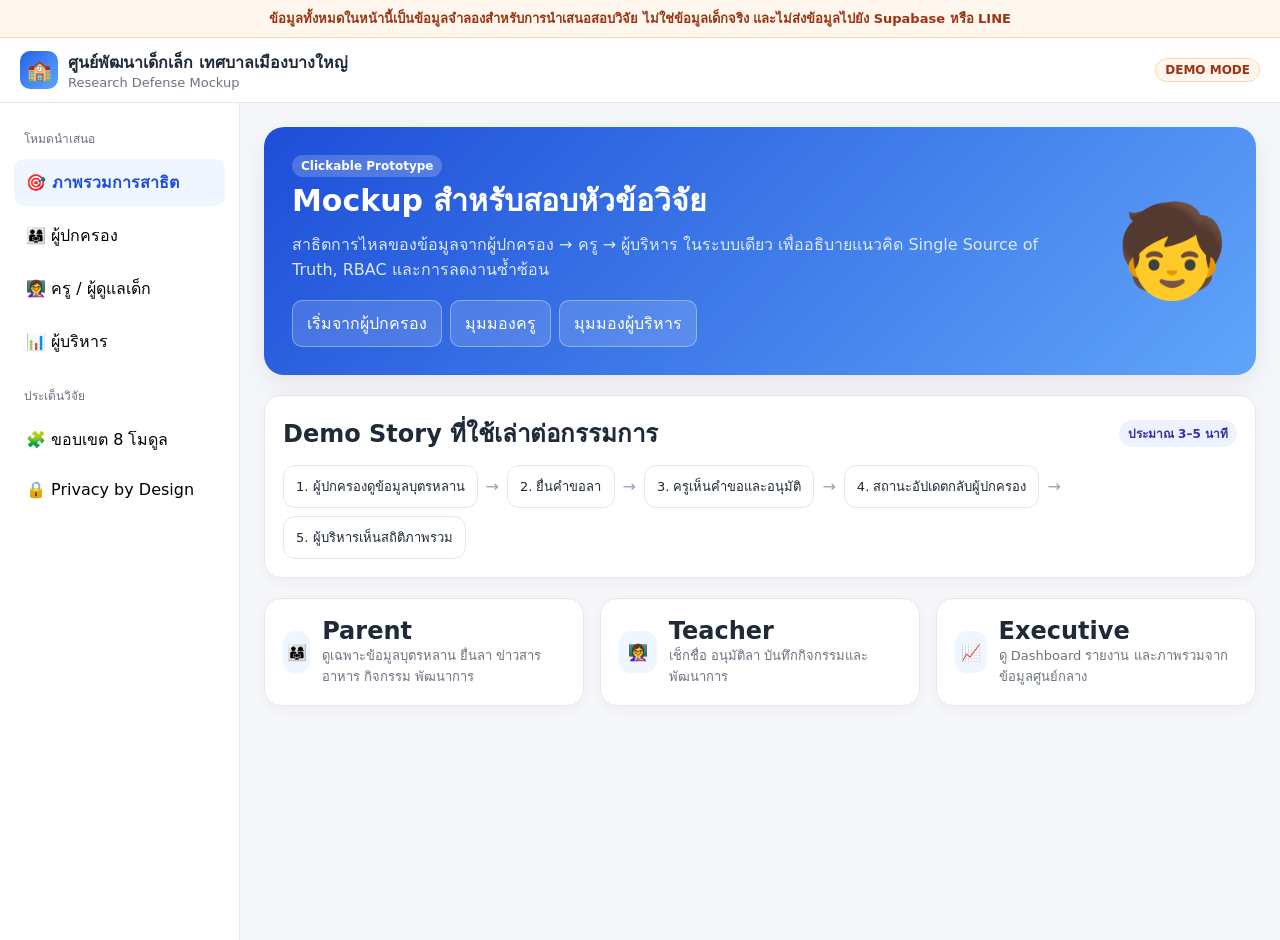
==== research-demo.html @ df56e0e0 "Add research defense interactive mockup" ====
<!DOCTYPE html>
<html lang="th">
<head>
  <meta charset="UTF-8">
  <meta name="viewport" content="width=device-width, initial-scale=1.0">
  <title>Research Defense Mockup | Bang Yai Child Center</title>
  <style>
    :root{--bg:#f6f7fb;--surface:#fff;--text:#1f2937;--muted:#6b7280;--line:#e5e7eb;--blue:#2563eb;--green:#059669;--amber:#d97706;--red:#dc2626;--violet:#7c3aed;--shadow:0 10px 30px rgba(15,23,42,.08)}
    *{box-sizing:border-box} body{margin:0;font-family:Inter,"Noto Sans Thai",system-ui,-apple-system,sans-serif;background:var(--bg);color:var(--text)}
    button,input,select,textarea{font:inherit}.app{min-height:100vh}.topbar{position:sticky;top:0;z-index:20;background:#fff;border-bottom:1px solid var(--line);display:flex;justify-content:space-between;align-items:center;padding:12px 20px}.brand{display:flex;gap:10px;align-items:center}.logo{width:38px;height:38px;border-radius:10px;background:linear-gradient(135deg,#2563eb,#60a5fa);display:grid;place-items:center;color:#fff;font-size:20px}.badge{display:inline-flex;align-items:center;padding:4px 9px;border-radius:999px;font-size:12px;font-weight:700;background:#eef2ff;color:#3730a3}.demo-badge{background:#fff7ed;color:#9a3412;border:1px solid #fed7aa}.layout{display:grid;grid-template-columns:240px 1fr;min-height:calc(100vh - 63px)}.sidebar{background:#fff;border-right:1px solid var(--line);padding:18px 14px}.nav-title{font-size:12px;color:var(--muted);margin:8px 10px}.nav-btn{width:100%;border:0;background:transparent;text-align:left;padding:11px 12px;border-radius:10px;cursor:pointer;margin:3px 0}.nav-btn:hover,.nav-btn.active{background:#eff6ff;color:#1d4ed8;font-weight:700}.main{padding:24px;max-width:1400px;width:100%;margin:0 auto}.hero{background:linear-gradient(135deg,#1d4ed8,#60a5fa);color:#fff;padding:28px;border-radius:20px;box-shadow:var(--shadow);display:flex;justify-content:space-between;gap:20px;align-items:center}.hero h1{margin:0 0 8px;font-size:30px}.hero p{margin:0;color:#dbeafe;max-width:760px}.role-switch{display:flex;gap:8px;flex-wrap:wrap;margin-top:18px}.role-btn{border:1px solid rgba(255,255,255,.35);background:rgba(255,255,255,.14);color:#fff;padding:10px 14px;border-radius:10px;cursor:pointer}.role-btn.active{background:#fff;color:#1d4ed8;font-weight:800}.grid{display:grid;gap:16px}.grid-4{grid-template-columns:repeat(4,minmax(0,1fr))}.grid-3{grid-template-columns:repeat(3,minmax(0,1fr))}.grid-2{grid-template-columns:repeat(2,minmax(0,1fr))}.card{background:#fff;border:1px solid var(--line);border-radius:16px;padding:18px;box-shadow:0 4px 16px rgba(15,23,42,.04)}.section{margin-top:20px}.section-head{display:flex;justify-content:space-between;align-items:center;gap:12px;margin-bottom:12px}.section h2,.section h3{margin:0}.kpi{display:flex;gap:12px;align-items:center}.kpi-icon{width:42px;height:42px;border-radius:12px;display:grid;place-items:center;background:#eff6ff}.kpi strong{display:block;font-size:24px}.muted{color:var(--muted);font-size:13px}.btn{border:0;border-radius:10px;padding:10px 14px;cursor:pointer;font-weight:700}.btn-primary{background:var(--blue);color:white}.btn-success{background:var(--green);color:white}.btn-danger{background:var(--red);color:white}.btn-secondary{background:#f3f4f6;color:#374151}.btn-outline{background:white;border:1px solid var(--line)}.status{padding:4px 9px;border-radius:999px;font-size:12px;font-weight:800;display:inline-block}.pending{background:#fef3c7;color:#92400e}.approved{background:#d1fae5;color:#065f46}.rejected{background:#fee2e2;color:#991b1b}.present{background:#dcfce7;color:#166534}.absent{background:#fee2e2;color:#991b1b}.table-wrap{overflow:auto}.table{width:100%;border-collapse:collapse}.table th,.table td{padding:12px;border-bottom:1px solid var(--line);text-align:left;white-space:nowrap}.table th{font-size:12px;color:var(--muted);background:#f9fafb}.tabs{display:flex;gap:8px;flex-wrap:wrap;margin-bottom:14px}.tab{border:1px solid var(--line);background:#fff;border-radius:10px;padding:9px 12px;cursor:pointer}.tab.active{background:#eff6ff;color:#1d4ed8;border-color:#bfdbfe;font-weight:800}.form-grid{display:grid;grid-template-columns:repeat(2,minmax(0,1fr));gap:12px}.field label{display:block;font-size:13px;font-weight:700;margin-bottom:6px}.field input,.field select,.field textarea{width:100%;border:1px solid #d1d5db;border-radius:10px;padding:10px;background:#fff}.notice{background:#fffbeb;border:1px solid #fde68a;border-radius:12px;padding:12px;color:#92400e}.flow{display:flex;gap:8px;align-items:center;flex-wrap:wrap}.flow-step{background:#fff;border:1px solid var(--line);padding:10px 12px;border-radius:12px;font-size:13px}.arrow{color:#94a3b8}.screen{display:none}.screen.active{display:block}.bar{height:10px;background:#e5e7eb;border-radius:999px;overflow:hidden}.bar>span{display:block;height:100%;background:#2563eb}.chart{height:180px;display:flex;align-items:end;gap:10px;padding-top:20px}.chart-col{flex:1;display:flex;flex-direction:column;align-items:center;gap:6px}.chart-bar{width:70%;background:linear-gradient(#60a5fa,#2563eb);border-radius:8px 8px 2px 2px}.mini{font-size:12px;color:var(--muted)}.empty{padding:28px;text-align:center;color:var(--muted)}.toast{position:fixed;right:20px;bottom:20px;background:#111827;color:#fff;padding:12px 16px;border-radius:12px;box-shadow:var(--shadow);display:none;z-index:50}.privacy{font-size:12px;color:#64748b;margin-top:8px}.demo-strip{background:#fff7ed;border-bottom:1px solid #fed7aa;padding:8px 20px;text-align:center;color:#9a3412;font-size:13px;font-weight:700}
    @media(max-width:980px){.layout{grid-template-columns:1fr}.sidebar{display:none}.grid-4,.grid-3,.grid-2{grid-template-columns:1fr 1fr}.hero{align-items:flex-start;flex-direction:column}.main{padding:16px}}
    @media(max-width:640px){.grid-4,.grid-3,.grid-2,.form-grid{grid-template-columns:1fr}.topbar{padding:10px 12px}.main{padding:12px}.hero{padding:20px}.hero h1{font-size:24px}.table th,.table td{padding:9px}}
  </style>
</head>
<body>
<div class="app">
  <div class="demo-strip">ข้อมูลทั้งหมดในหน้านี้เป็นข้อมูลจำลองสำหรับการนำเสนอสอบวิจัย ไม่ใช่ข้อมูลเด็กจริง และไม่ส่งข้อมูลไปยัง Supabase หรือ LINE</div>
  <header class="topbar">
    <div class="brand"><div class="logo">🏫</div><div><strong>ศูนย์พัฒนาเด็กเล็ก เทศบาลเมืองบางใหญ่</strong><div class="muted">Research Defense Mockup</div></div></div>
    <span class="badge demo-badge">DEMO MODE</span>
  </header>

  <div class="layout">
    <aside class="sidebar">
      <div class="nav-title">โหมดนำเสนอ</div>
      <button class="nav-btn active" data-nav="overview">🎯 ภาพรวมการสาธิต</button>
      <button class="nav-btn" data-role="PARENT">👨‍👩‍👧 ผู้ปกครอง</button>
      <button class="nav-btn" data-role="TEACHER">👩‍🏫 ครู / ผู้ดูแลเด็ก</button>
      <button class="nav-btn" data-role="EXECUTIVE">📊 ผู้บริหาร</button>
      <div class="nav-title" style="margin-top:18px">ประเด็นวิจัย</div>
      <button class="nav-btn" data-nav="scope">🧩 ขอบเขต 8 โมดูล</button>
      <button class="nav-btn" data-nav="privacy">🔒 Privacy by Design</button>
    </aside>

    <main class="main">
      <section id="overview" class="screen active">
        <div class="hero">
          <div><span class="badge" style="background:rgba(255,255,255,.2);color:white">Clickable Prototype</span><h1>Mockup สำหรับสอบหัวข้อวิจัย</h1><p>สาธิตการไหลของข้อมูลจากผู้ปกครอง → ครู → ผู้บริหาร ในระบบเดียว เพื่ออธิบายแนวคิด Single Source of Truth, RBAC และการลดงานซ้ำซ้อน</p>
            <div class="role-switch"><button class="role-btn" onclick="openRole('PARENT')">เริ่มจากผู้ปกครอง</button><button class="role-btn" onclick="openRole('TEACHER')">มุมมองครู</button><button class="role-btn" onclick="openRole('EXECUTIVE')">มุมมองผู้บริหาร</button></div>
          </div><div style="font-size:90px">🧒</div>
        </div>
        <div class="section card">
          <div class="section-head"><h2>Demo Story ที่ใช้เล่าต่อกรรมการ</h2><span class="badge">ประมาณ 3–5 นาที</span></div>
          <div class="flow"><div class="flow-step">1. ผู้ปกครองดูข้อมูลบุตรหลาน</div><span class="arrow">→</span><div class="flow-step">2. ยื่นคำขอลา</div><span class="arrow">→</span><div class="flow-step">3. ครูเห็นคำขอและอนุมัติ</div><span class="arrow">→</span><div class="flow-step">4. สถานะอัปเดตกลับผู้ปกครอง</div><span class="arrow">→</span><div class="flow-step">5. ผู้บริหารเห็นสถิติภาพรวม</div></div>
        </div>
        <div class="section grid grid-3">
          <div class="card"><div class="kpi"><div class="kpi-icon">👨‍👩‍👧</div><div><strong>Parent</strong><div class="muted">ดูเฉพาะข้อมูลบุตรหลาน ยื่นลา ข่าวสาร อาหาร กิจกรรม พัฒนาการ</div></div></div></div>
          <div class="card"><div class="kpi"><div class="kpi-icon">👩‍🏫</div><div><strong>Teacher</strong><div class="muted">เช็กชื่อ อนุมัติลา บันทึกกิจกรรมและพัฒนาการ</div></div></div></div>
          <div class="card"><div class="kpi"><div class="kpi-icon">📈</div><div><strong>Executive</strong><div class="muted">ดู Dashboard รายงาน และภาพรวมจากข้อมูลศูนย์กลาง</div></div></div></div>
        </div>
      </section>

      <section id="parent" class="screen">
        <div class="hero" style="background:linear-gradient(135deg,#047857,#34d399)"><div><span class="badge" style="background:rgba(255,255,255,.2);color:white">PARENT ROLE</span><h1>ผู้ปกครอง: นายวิทวัส สุขเสริฐ</h1><p>เข้าถึงเฉพาะข้อมูลของ ด.ช. กวินท์ สุขเสริฐ (น้องวิน) ตามหลัก RBAC และ Data Minimization</p></div><div style="font-size:80px">👨‍👦</div></div>
        <div class="section grid grid-4">
          <div class="card kpi"><div class="kpi-icon">✅</div><div><strong id="p-att">มาเรียน</strong><div class="muted">สถานะวันนี้ 08:05 น.</div></div></div>
          <div class="card kpi"><div class="kpi-icon">📝</div><div><strong id="p-leave-count">0</strong><div class="muted">คำขอลาที่รอดำเนินการ</div></div></div>
          <div class="card kpi"><div class="kpi-icon">🍱</div><div><strong style="font-size:16px">ข้าวผัดไก่</strong><div class="muted">เมนูอาหารกลางวัน</div></div></div>
          <div class="card kpi"><div class="kpi-icon">📅</div><div><strong style="font-size:16px">กิจกรรมศิลปะ</strong><div class="muted">กิจกรรมประจำวัน</div></div></div>
        </div>
        <div class="section grid grid-2">
          <div class="card">
            <div class="section-head"><h3>ข้อมูลบุตรหลาน</h3><span class="badge">เฉพาะบุตรหลานของฉัน</span></div>
            <p><strong>ด.ช. กวินท์ สุขเสริฐ (น้องวิน)</strong></p><p class="muted">ห้องลูกหมีน่ารัก • อายุ 2 ขวบ 6 เดือน • ครูประจำชั้น: ครูแก้ว</p>
            <div class="privacy">🔒 หน้านี้ไม่แสดงข้อมูลเด็กคนอื่น เพื่อป้องกัน Cross-account data access</div>
          </div>
          <div class="card"><div class="section-head"><h3>พัฒนาการ 4 ด้าน</h3><span class="badge">ไม่ใช่การวินิจฉัยทางการแพทย์</span></div>
            <div style="display:grid;gap:10px"><div>ร่างกาย <div class="bar"><span style="width:85%"></span></div></div><div>อารมณ์-จิตใจ <div class="bar"><span style="width:80%"></span></div></div><div>สังคม <div class="bar"><span style="width:90%"></span></div></div><div>สติปัญญา <div class="bar"><span style="width:82%"></span></div></div></div>
          </div>
        </div>
        <div class="section card">
          <div class="tabs"><button class="tab active" onclick="parentTab('leave',this)">📝 แจ้งลา</button><button class="tab" onclick="parentTab('history',this)">📋 ประวัติการเข้าเรียน</button><button class="tab" onclick="parentTab('news',this)">📢 ข่าวสาร</button></div>
          <div id="parent-leave-tab">
            <div class="form-grid"><div class="field"><label>ประเภทการลา</label><select id="leave-type"><option>ลาป่วย</option><option>ลากิจ</option></select></div><div class="field"><label>วันที่ลา</label><input id="leave-date" type="date" value="2026-08-18"></div><div class="field" style="grid-column:1/-1"><label>เหตุผล</label><textarea id="leave-reason" rows="3">มีไข้และต้องพักรักษาตัวที่บ้าน</textarea></div></div>
            <div style="margin-top:12px"><button class="btn btn-primary" onclick="submitLeave()">ส่งคำขอลา</button></div>
            <div id="parent-leave-result" style="margin-top:14px"></div>
          </div>
          <div id="parent-history-tab" style="display:none"><div class="table-wrap"><table class="table"><thead><tr><th>วันที่</th><th>สถานะ</th><th>เวลา</th></tr></thead><tbody><tr><td>17 ส.ค. 2569</td><td><span class="status present">มาเรียน</span></td><td>08:05</td></tr><tr><td>14 ส.ค. 2569</td><td><span class="status present">มาเรียน</span></td><td>07:58</td></tr><tr><td>13 ส.ค. 2569</td><td><span class="status approved">ลา</span></td><td>-</td></tr></tbody></table></div></div>
          <div id="parent-news-tab" style="display:none"><div class="notice">📢 แจ้งกิจกรรมวันแม่แห่งชาติ และกำหนดการกิจกรรมประจำเดือนสิงหาคม</div></div>
        </div>
      </section>

      <section id="teacher" class="screen">
        <div class="hero" style="background:linear-gradient(135deg,#4338ca,#818cf8)"><div><span class="badge" style="background:rgba(255,255,255,.2);color:white">TEACHER ROLE</span><h1>ครูแก้ว • ห้องลูกหมีน่ารัก</h1><p>จัดการงานประจำวันของห้องที่รับผิดชอบ: เช็กชื่อ อนุมัติคำขอลา บันทึกกิจกรรม และพัฒนาการ</p></div><div style="font-size:80px">👩‍🏫</div></div>
        <div class="section grid grid-4"><div class="card kpi"><div class="kpi-icon">🧒</div><div><strong>20</strong><div class="muted">เด็กในห้อง</div></div></div><div class="card kpi"><div class="kpi-icon">✅</div><div><strong id="t-present">18</strong><div class="muted">มาเรียน</div></div></div><div class="card kpi"><div class="kpi-icon">📝</div><div><strong id="t-pending">0</strong><div class="muted">คำขอลารออนุมัติ</div></div></div><div class="card kpi"><div class="kpi-icon">📊</div><div><strong>90%</strong><div class="muted">อัตรามาเรียนวันนี้</div></div></div></div>
        <div class="section card"><div class="tabs"><button class="tab active" onclick="teacherTab('leave',this)">📩 คำขอลา</button><button class="tab" onclick="teacherTab('attendance',this)">📋 เช็กชื่อ</button><button class="tab" onclick="teacherTab('development',this)">📊 พัฒนาการ</button></div>
          <div id="teacher-leave-tab"><div id="teacher-leave-list" class="empty">ยังไม่มีคำขอลาใหม่จากผู้ปกครอง</div></div>
          <div id="teacher-attendance-tab" style="display:none"><div class="table-wrap"><table class="table"><thead><tr><th>เด็ก</th><th>สถานะ</th><th>ดำเนินการ</th></tr></thead><tbody><tr><td>น้องวิน (กวินท์)</td><td id="att-status-win"><span class="status present">มาเรียน</span></td><td><button class="btn btn-success" onclick="setAttendance('PRESENT')">มาเรียน</button> <button class="btn btn-danger" onclick="setAttendance('ABSENT')">ขาด</button></td></tr><tr><td>น้องแก้ม (กัญญารัตน์)</td><td><span class="status present">มาเรียน</span></td><td><button class="btn btn-secondary">บันทึกแล้ว</button></td></tr></tbody></table></div></div>
          <div id="teacher-development-tab" style="display:none"><div class="form-grid"><div class="field"><label>เด็ก</label><select><option>น้องวิน (กวินท์)</option></select></div><div class="field"><label>ด้านพัฒนาการ</label><select><option>สติปัญญา</option><option>ร่างกาย</option><option>อารมณ์-จิตใจ</option><option>สังคม</option></select></div><div class="field"><label>ระดับ</label><select><option>ดี</option><option>ดีมาก</option><option>ตามเกณฑ์</option><option>ควรส่งเสริม</option></select></div><div class="field"><label>วันที่บันทึก</label><input type="date" value="2026-08-17"></div><div class="field" style="grid-column:1/-1"><label>บันทึกจากกิจกรรม</label><textarea rows="3">สามารถจับคู่สีและรูปทรงได้ดี และร่วมกิจกรรมกับเพื่อนได้</textarea></div></div><div style="margin-top:12px"><button class="btn btn-primary" onclick="toast('บันทึกพัฒนาการตัวอย่างแล้ว')">บันทึกพัฒนาการ</button></div></div>
        </div>
      </section>

      <section id="executive" class="screen">
        <div class="hero" style="background:linear-gradient(135deg,#92400e,#f59e0b)"><div><span class="badge" style="background:rgba(255,255,255,.2);color:white">EXECUTIVE ROLE</span><h1>Dashboard ผู้บริหาร</h1><p>ดูข้อมูลภาพรวมจากฐานข้อมูลกลาง โดยไม่ต้องรวบรวมเอกสารและไฟล์จากหลายช่องทาง</p></div><div style="font-size:80px">📊</div></div>
        <div class="section grid grid-4"><div class="card kpi"><div class="kpi-icon">🧒</div><div><strong>20</strong><div class="muted">เด็กทั้งหมด</div></div></div><div class="card kpi"><div class="kpi-icon">✅</div><div><strong id="e-rate">90%</strong><div class="muted">อัตรามาเรียนวันนี้</div></div></div><div class="card kpi"><div class="kpi-icon">📝</div><div><strong id="e-leave">0</strong><div class="muted">คำขอลารออนุมัติ</div></div></div><div class="card kpi"><div class="kpi-icon">🛡️</div><div><strong id="e-audit">4</strong><div class="muted">เหตุการณ์ Audit วันนี้</div></div></div></div>
        <div class="section grid grid-2"><div class="card"><div class="section-head"><h3>แนวโน้มอัตราการมาเรียน</h3><span class="badge">รายสัปดาห์</span></div><div class="chart"><div class="chart-col"><div class="chart-bar" style="height:72%"></div><div class="mini">จ</div></div><div class="chart-col"><div class="chart-bar" style="height:88%"></div><div class="mini">อ</div></div><div class="chart-col"><div class="chart-bar" style="height:82%"></div><div class="mini">พ</div></div><div class="chart-col"><div class="chart-bar" style="height:94%"></div><div class="mini">พฤ</div></div><div class="chart-col"><div class="chart-bar" style="height:90%"></div><div class="mini">ศ</div></div></div></div>
          <div class="card"><div class="section-head"><h3>ภาพรวมพัฒนาการ 4 ด้าน</h3><span class="badge">ระดับศูนย์</span></div><div style="display:grid;gap:12px"><div>ร่างกาย <div class="bar"><span style="width:86%"></span></div></div><div>อารมณ์-จิตใจ <div class="bar"><span style="width:82%"></span></div></div><div>สังคม <div class="bar"><span style="width:88%"></span></div></div><div>สติปัญญา <div class="bar"><span style="width:84%"></span></div></div></div></div></div>
        <div class="section card"><div class="section-head"><h3>รายงานตามช่วงเวลา</h3><button class="btn btn-secondary" onclick="toast('Mockup: สร้างรายงานประจำเดือนเรียบร้อย')">สร้างรายงานตัวอย่าง</button></div><div class="table-wrap"><table class="table"><thead><tr><th>ตัวชี้วัด</th><th>ผลลัพธ์</th><th>การใช้งาน</th></tr></thead><tbody><tr><td>จำนวนเด็ก</td><td>20 คน</td><td>วางแผนกำลังคนและห้องเรียน</td></tr><tr><td>อัตราการมาเรียน</td><td id="report-rate">90%</td><td>ติดตามการเข้าเรียน</td></tr><tr><td>คำขอลา</td><td id="report-leave">0 รายการค้าง</td><td>ตรวจสอบสถานะย้อนหลัง</td></tr></tbody></table></div></div>
      </section>

      <section id="scope" class="screen"><div class="hero"><div><h1>ขอบเขตระบบ 8 โมดูล</h1><p>ยึดตาม Proposal และ Implementation Plan ของโครงงาน โดยเน้นเฉพาะฟังก์ชันที่เกี่ยวกับการบริหารจัดการและสื่อสารข้อมูลของศูนย์พัฒนาเด็กเล็ก</p></div><div style="font-size:80px">🧩</div></div><div class="section grid grid-2" id="scope-cards"></div></section>
      <section id="privacy" class="screen"><div class="hero" style="background:linear-gradient(135deg,#0f172a,#475569)"><div><h1>Privacy by Design & RBAC</h1><p>ออกแบบสิทธิ์ตามหน้าที่ ลดการเปิดเผยข้อมูลเด็กที่ไม่จำเป็น และทำให้ตรวจสอบการใช้งานย้อนหลังได้</p></div><div style="font-size:80px">🔒</div></div><div class="section grid grid-3"><div class="card"><h3>ผู้ปกครอง</h3><p class="muted">เห็นเฉพาะข้อมูลบุตรหลานของตนเอง ไม่เห็นข้อมูลเด็กคนอื่น</p></div><div class="card"><h3>ครู</h3><p class="muted">เข้าถึงเฉพาะเด็กและงานในห้องเรียนที่รับผิดชอบ</p></div><div class="card"><h3>ผู้บริหาร</h3><p class="muted">ดูภาพรวมและรายงานตามหน้าที่ โดยใช้ข้อมูลเท่าที่จำเป็น</p></div></div><div class="section card"><h3>หลักการที่ใช้ในงานวิจัย</h3><p>Data Minimization • Role-Based Access Control • Audit Log • HTTPS • Password Hashing • Input Validation • Backup/Recovery • ป้องกัน Cross-account Data Access</p></div></section>
    </main>
  </div>
</div>
<div id="toast" class="toast"></div>
<script>
  const demoState={leave:null,audit:4,attendance:'PRESENT'};
  const modules=['ทะเบียนเด็กและผู้ใช้งาน','เช็กชื่อการเข้าเรียน','คำขอแจ้งลาและอนุมัติ','ข่าวสารและประกาศ','รายการอาหารประจำวัน','กิจกรรมประจำวัน','พัฒนาการรายบุคคล 4 ด้าน','Dashboard และรายงาน'];
  document.getElementById('scope-cards').innerHTML=modules.map((m,i)=>`<div class="card"><span class="badge">0${i+1}</span><h3 style="margin-top:10px">${m}</h3><p class="muted">โมดูลตามขอบเขตการวิจัยและการสาธิตระบบ</p></div>`).join('');
  document.querySelectorAll('.nav-btn').forEach(btn=>btn.addEventListener('click',()=>{document.querySelectorAll('.nav-btn').forEach(b=>b.classList.remove('active'));btn.classList.add('active');if(btn.dataset.role)openRole(btn.dataset.role);else showScreen(btn.dataset.nav)}));
  function showScreen(id){document.querySelectorAll('.screen').forEach(s=>s.classList.remove('active'));document.getElementById(id).classList.add('active');window.scrollTo({top:0,behavior:'smooth'})}
  function openRole(role){showScreen(role.toLowerCase());document.querySelectorAll('.nav-btn').forEach(b=>b.classList.toggle('active',b.dataset.role===role));}
  function parentTab(name,btn){['leave','history','news'].forEach(t=>document.getElementById('parent-'+t+'-tab').style.display=t===name?'block':'none');btn.parentElement.querySelectorAll('.tab').forEach(x=>x.classList.remove('active'));btn.classList.add('active')}
  function teacherTab(name,btn){['leave','attendance','development'].forEach(t=>document.getElementById('teacher-'+t+'-tab').style.display=t===name?'block':'none');btn.parentElement.querySelectorAll('.tab').forEach(x=>x.classList.remove('active'));btn.classList.add('active')}
  function submitLeave(){const type=document.getElementById('leave-type').value,date=document.getElementById('leave-date').value,reason=document.getElementById('leave-reason').value.trim();if(!reason){toast('กรุณาระบุเหตุผล');return}demoState.leave={type,date,reason,status:'PENDING'};demoState.audit++;renderState();toast('ส่งคำขอลาแล้ว • สถานะ: รอครูอนุมัติ')}
  function approveLeave(ok){if(!demoState.leave)return;demoState.leave.status=ok?'APPROVED':'REJECTED';demoState.audit++;if(ok)demoState.attendance='LEAVE';renderState();toast(ok?'อนุมัติคำขอลาแล้ว':'ไม่อนุมัติคำขอลา')}
  function setAttendance(status){demoState.attendance=status;demoState.audit++;renderState();toast('อัปเดตสถานะการเข้าเรียนแล้ว')}
  function renderState(){const pending=demoState.leave&&demoState.leave.status==='PENDING'?1:0;document.getElementById('p-leave-count').textContent=pending;document.getElementById('t-pending').textContent=pending;document.getElementById('e-leave').textContent=pending;document.getElementById('report-leave').textContent=pending+' รายการค้าง';document.getElementById('e-audit').textContent=demoState.audit;
    const pr=document.getElementById('parent-leave-result'),tl=document.getElementById('teacher-leave-list');
    if(demoState.leave){const cls=demoState.leave.status==='PENDING'?'pending':demoState.leave.status==='APPROVED'?'approved':'rejected';const text=demoState.leave.status==='PENDING'?'รอครูอนุมัติ':demoState.leave.status==='APPROVED'?'อนุมัติแล้ว':'ไม่อนุมัติ';pr.innerHTML=`<div class="card" style="box-shadow:none"><strong>คำขอล่าสุด</strong><p>${demoState.leave.type} • ${demoState.leave.date}</p><p class="muted">${demoState.leave.reason}</p><span class="status ${cls}">${text}</span></div>`;tl.innerHTML=`<div class="table-wrap"><table class="table"><thead><tr><th>เด็ก</th><th>ประเภท</th><th>วันที่</th><th>เหตุผล</th><th>สถานะ</th><th>ดำเนินการ</th></tr></thead><tbody><tr><td>น้องวิน</td><td>${demoState.leave.type}</td><td>${demoState.leave.date}</td><td>${demoState.leave.reason}</td><td><span class="status ${cls}">${text}</span></td><td>${demoState.leave.status==='PENDING'?`<button class="btn btn-success" onclick="approveLeave(true)">อนุมัติ</button> <button class="btn btn-danger" onclick="approveLeave(false)">ไม่อนุมัติ</button>`:'ดำเนินการแล้ว'}</td></tr></tbody></table></div>`} else {pr.innerHTML='';tl.className='empty';tl.innerHTML='ยังไม่มีคำขอลาใหม่จากผู้ปกครอง'}
    const att=demoState.attendance;document.getElementById('p-att').textContent=att==='PRESENT'?'มาเรียน':att==='LEAVE'?'ลา':'ขาดเรียน';document.getElementById('att-status-win').innerHTML=att==='PRESENT'?'<span class="status present">มาเรียน</span>':att==='LEAVE'?'<span class="status approved">ลา</span>':'<span class="status absent">ขาด</span>';const present=att==='PRESENT'?18:17;const rate=Math.round(present/20*100);document.getElementById('t-present').textContent=present;document.getElementById('e-rate').textContent=rate+'%';document.getElementById('report-rate').textContent=rate+'%';}
  function toast(msg){const t=document.getElementById('toast');t.textContent=msg;t.style.display='block';clearTimeout(window._toast);window._toast=setTimeout(()=>t.style.display='none',2200)}
  renderState();
</script>
</body>
</html>
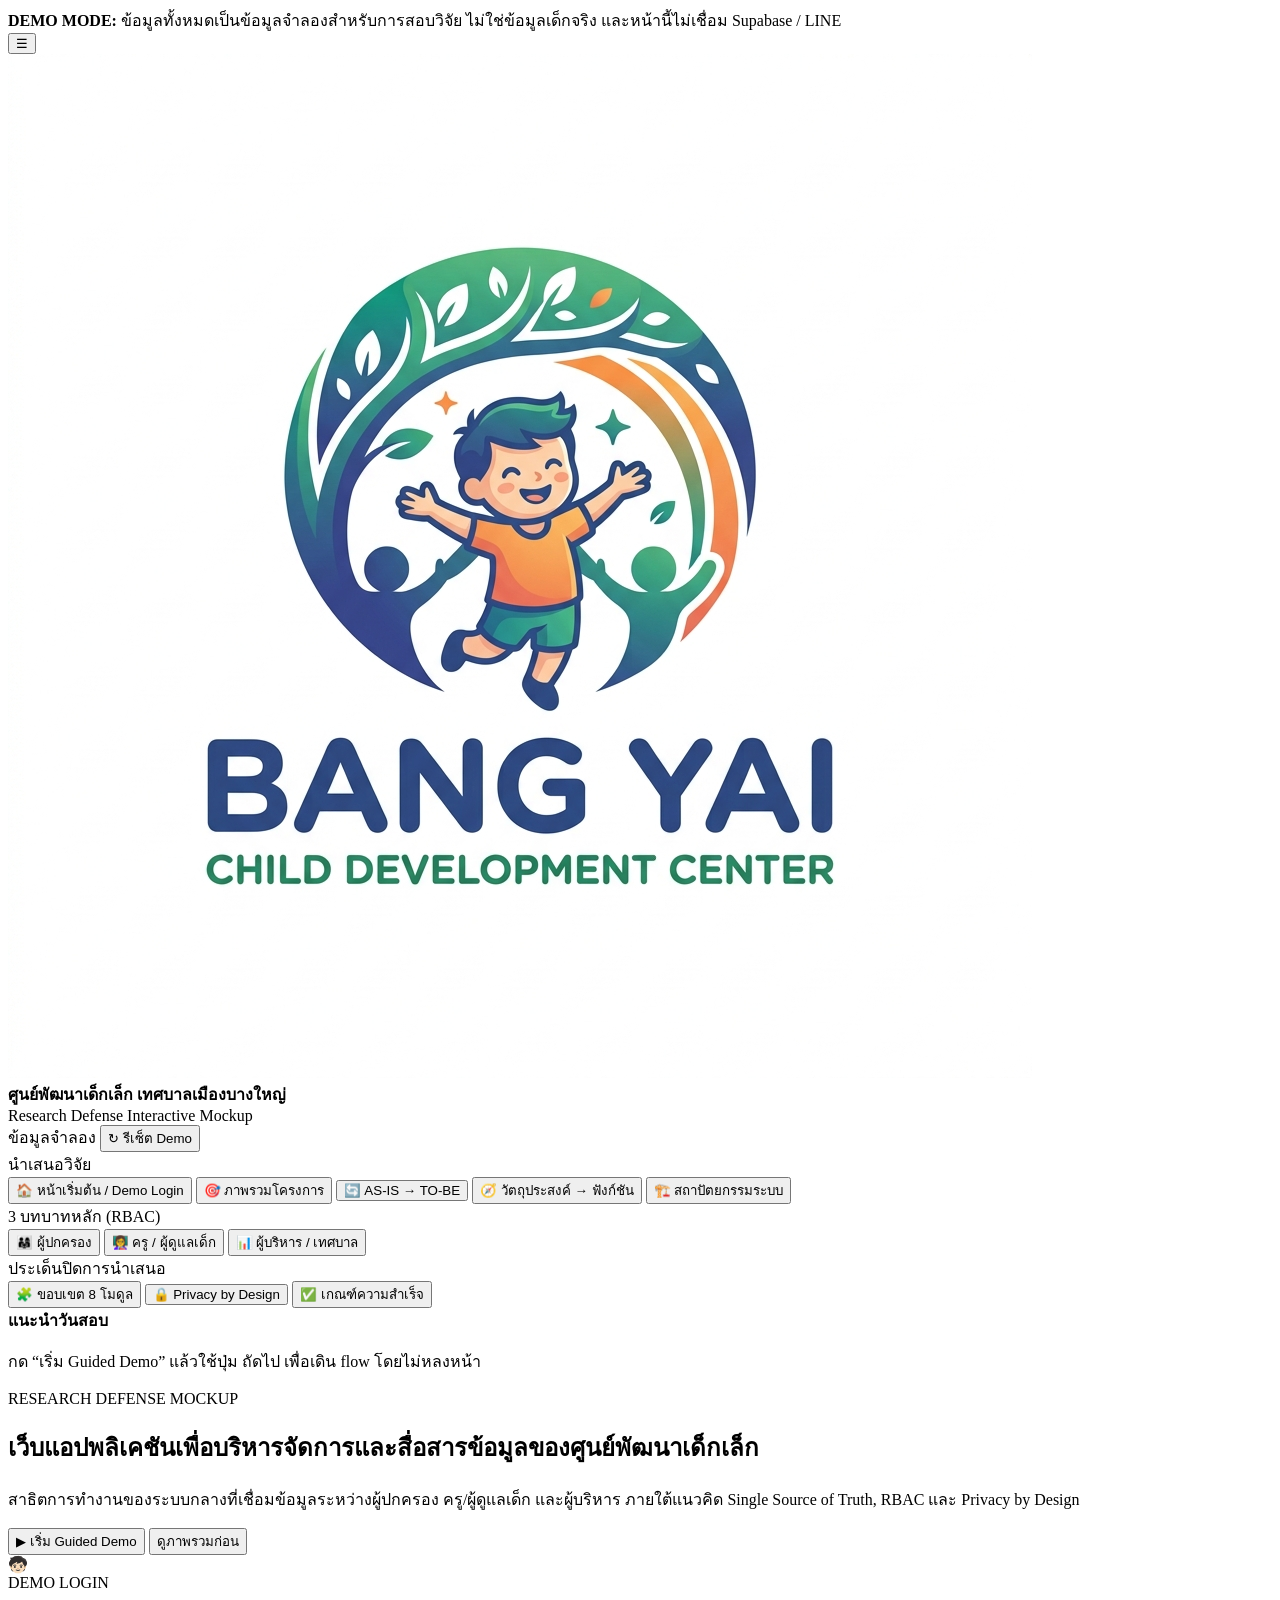
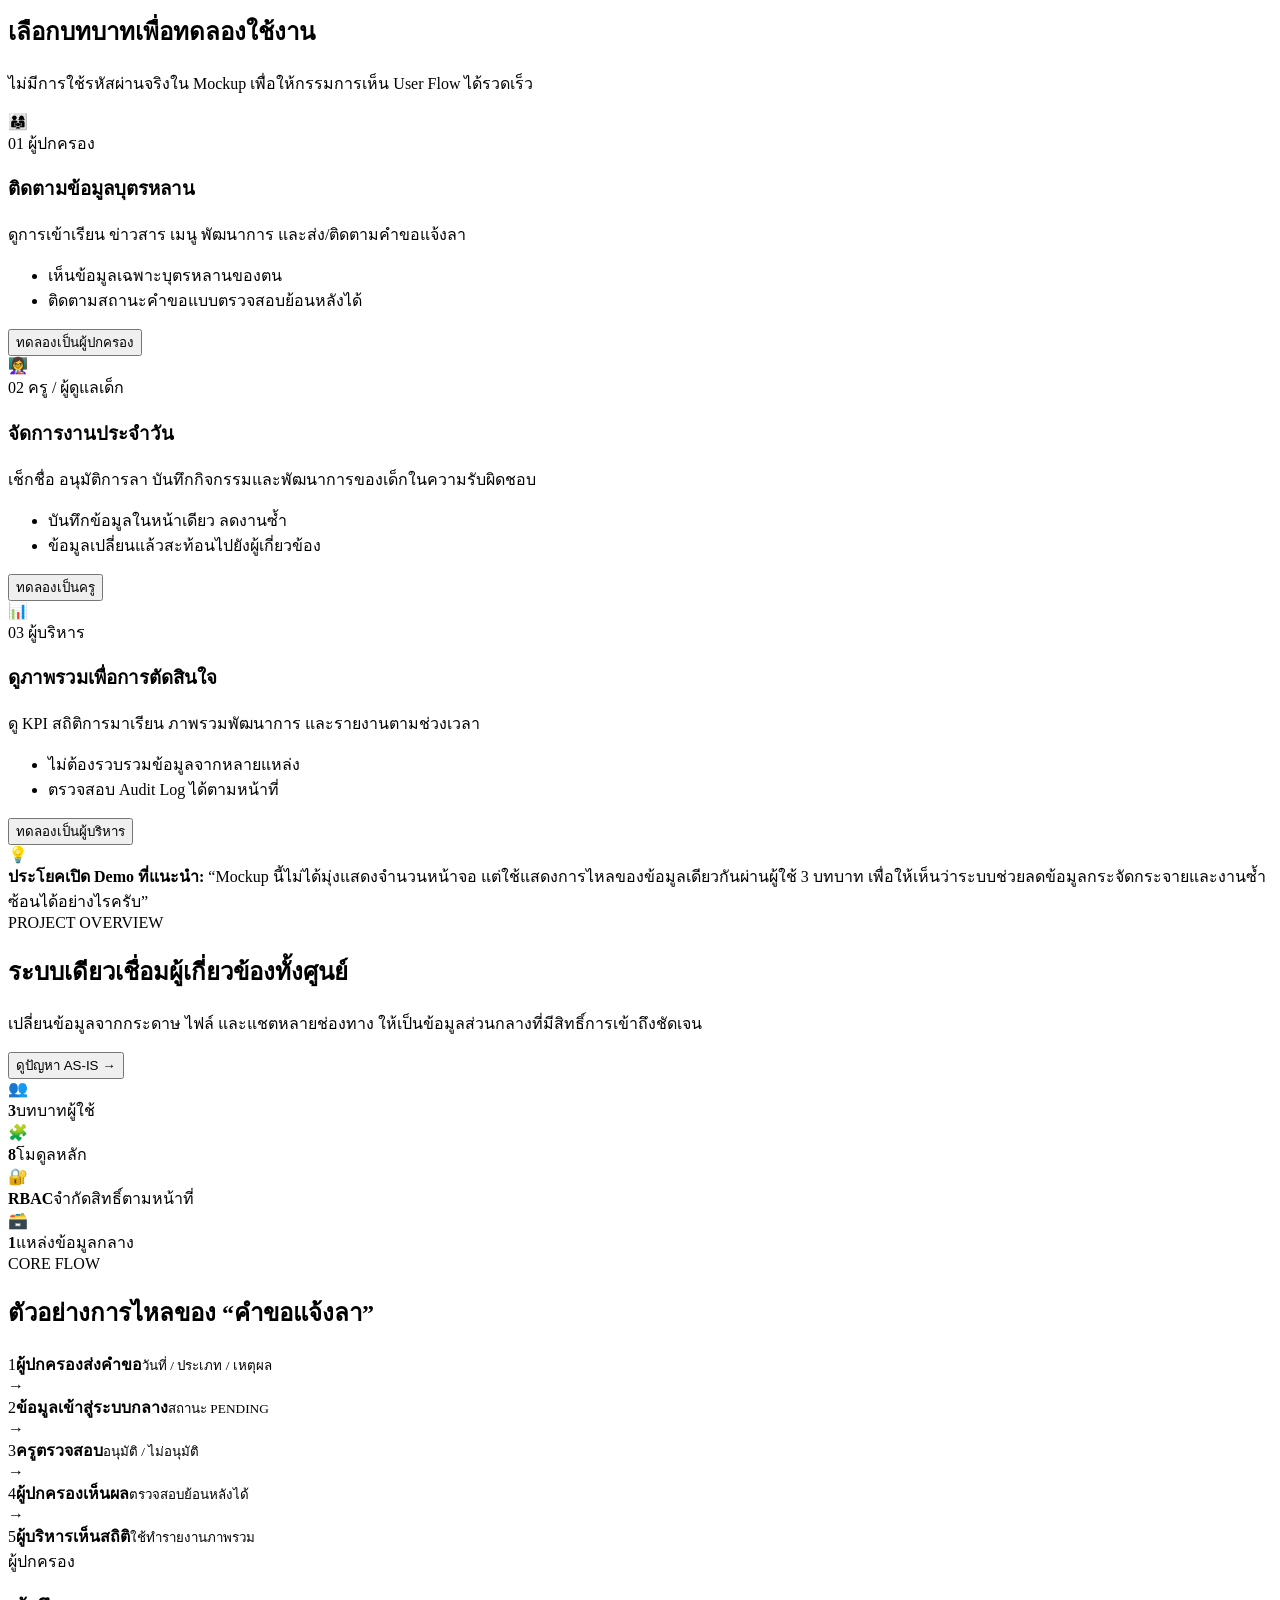
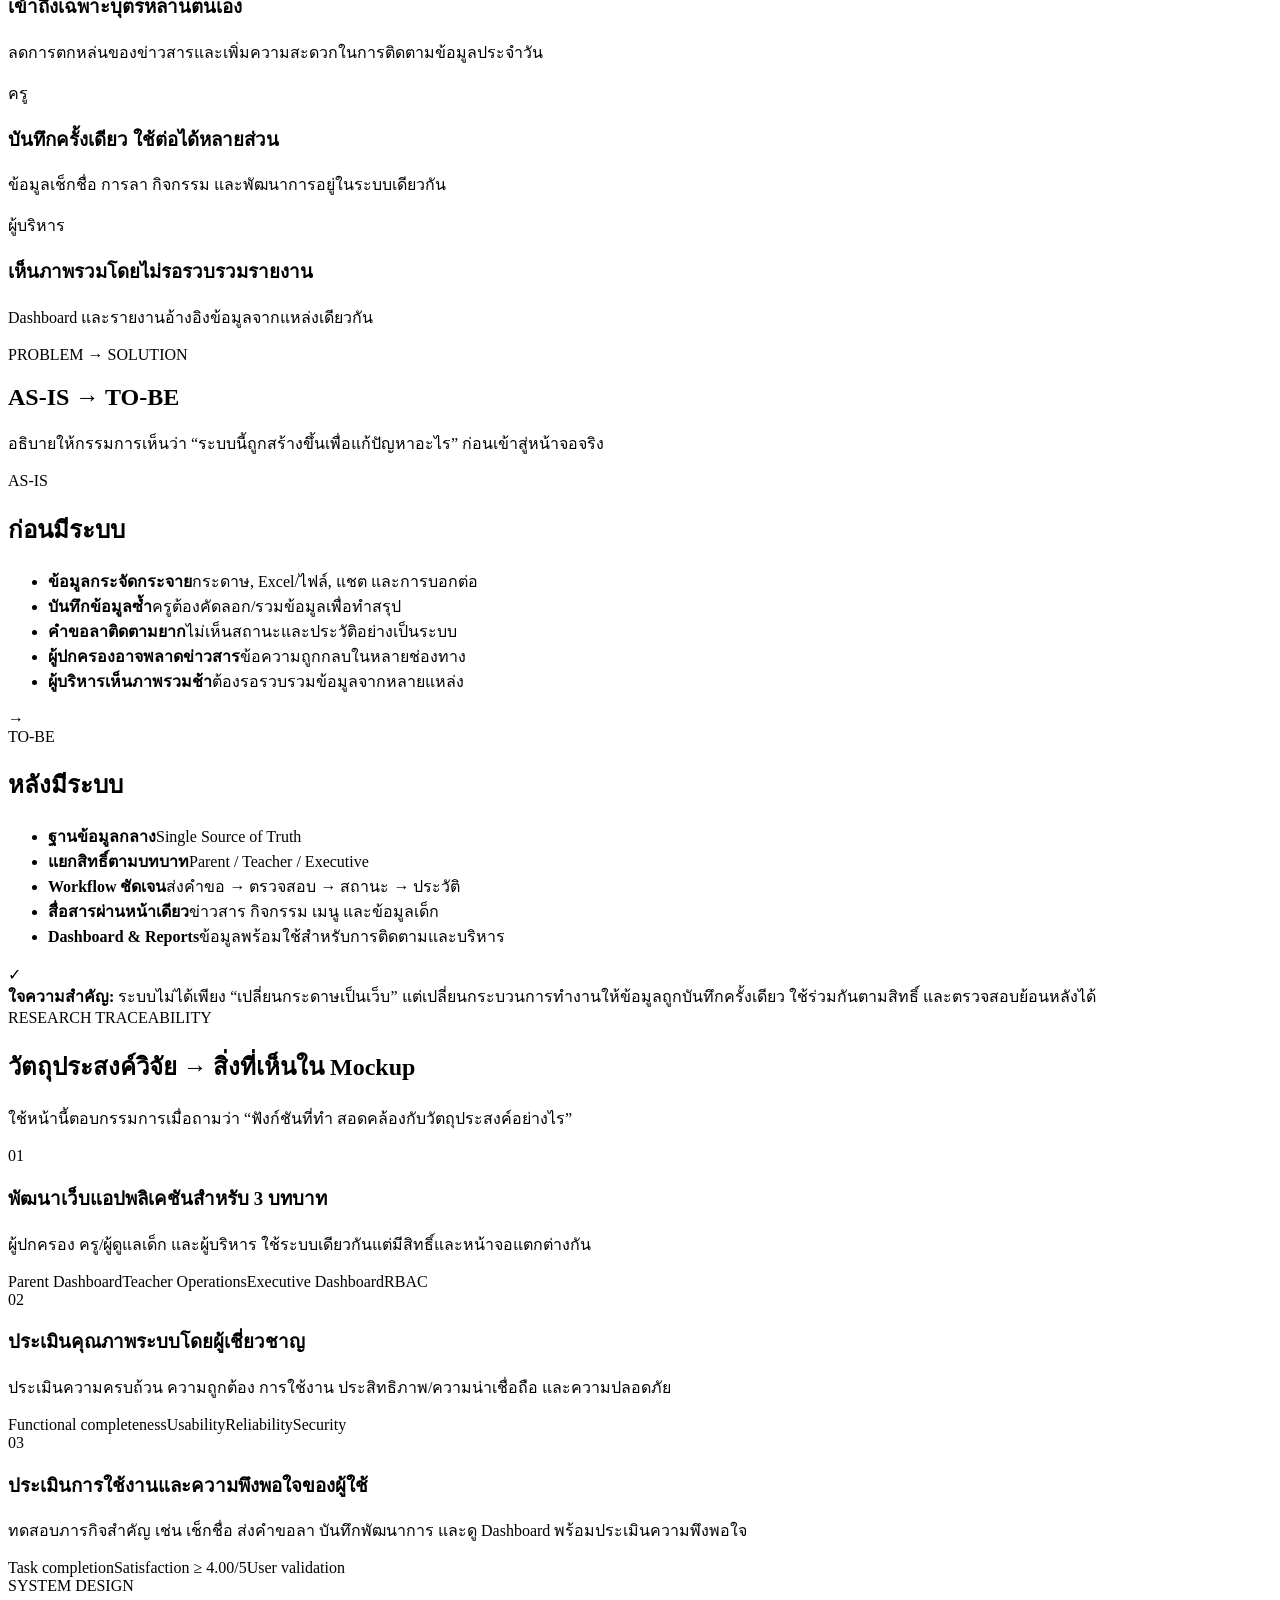
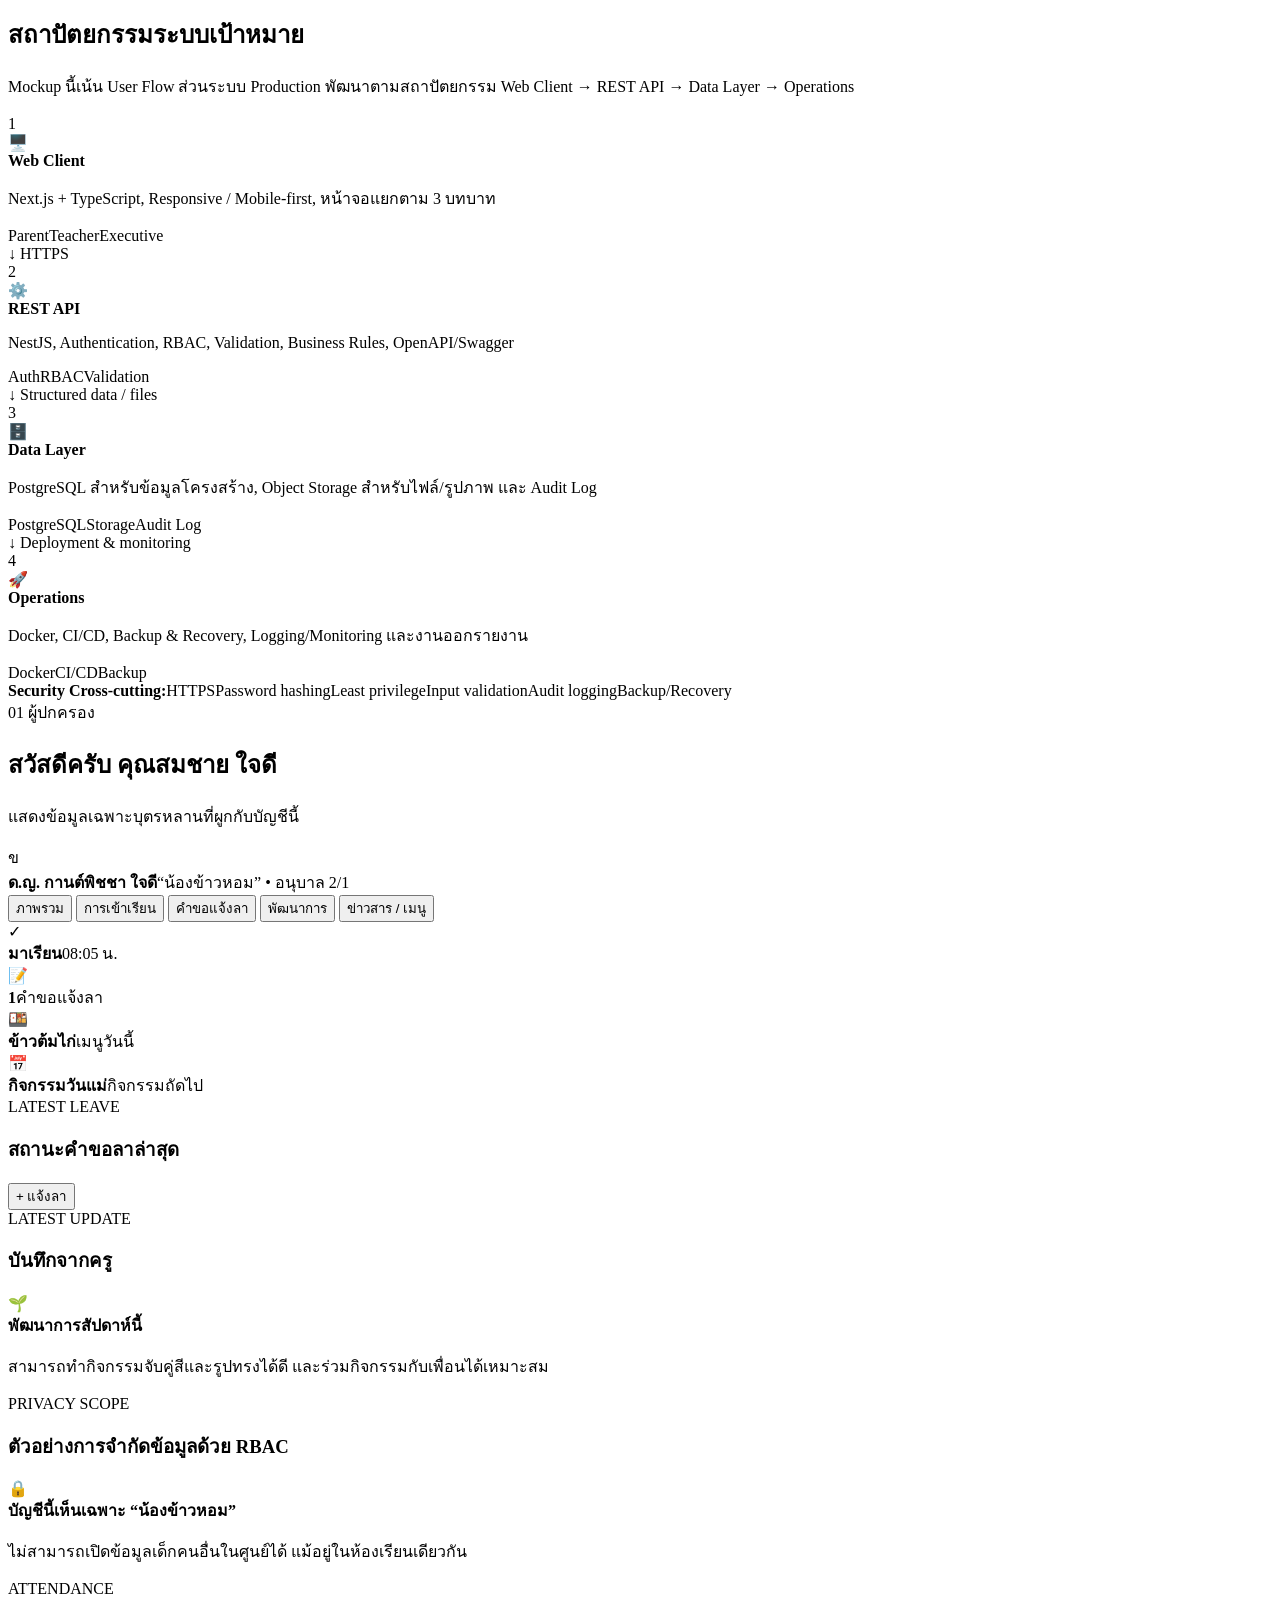
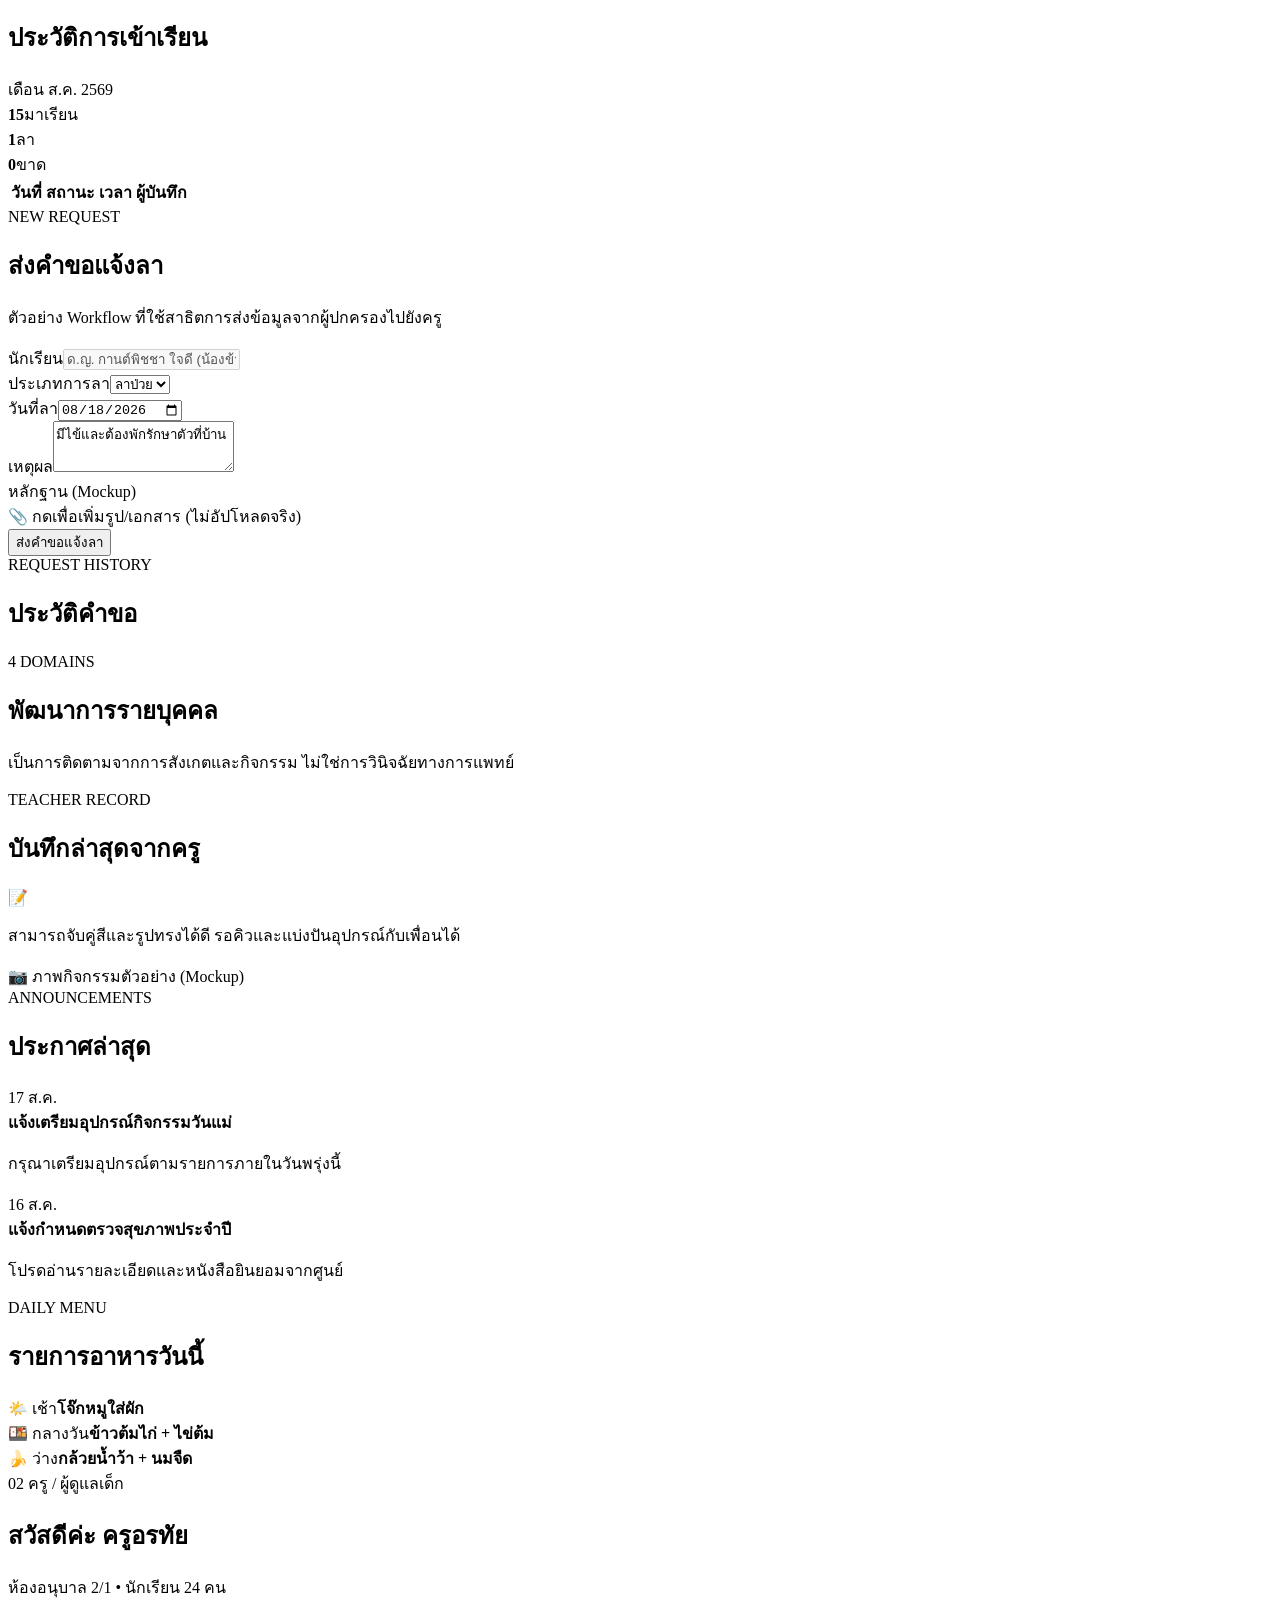
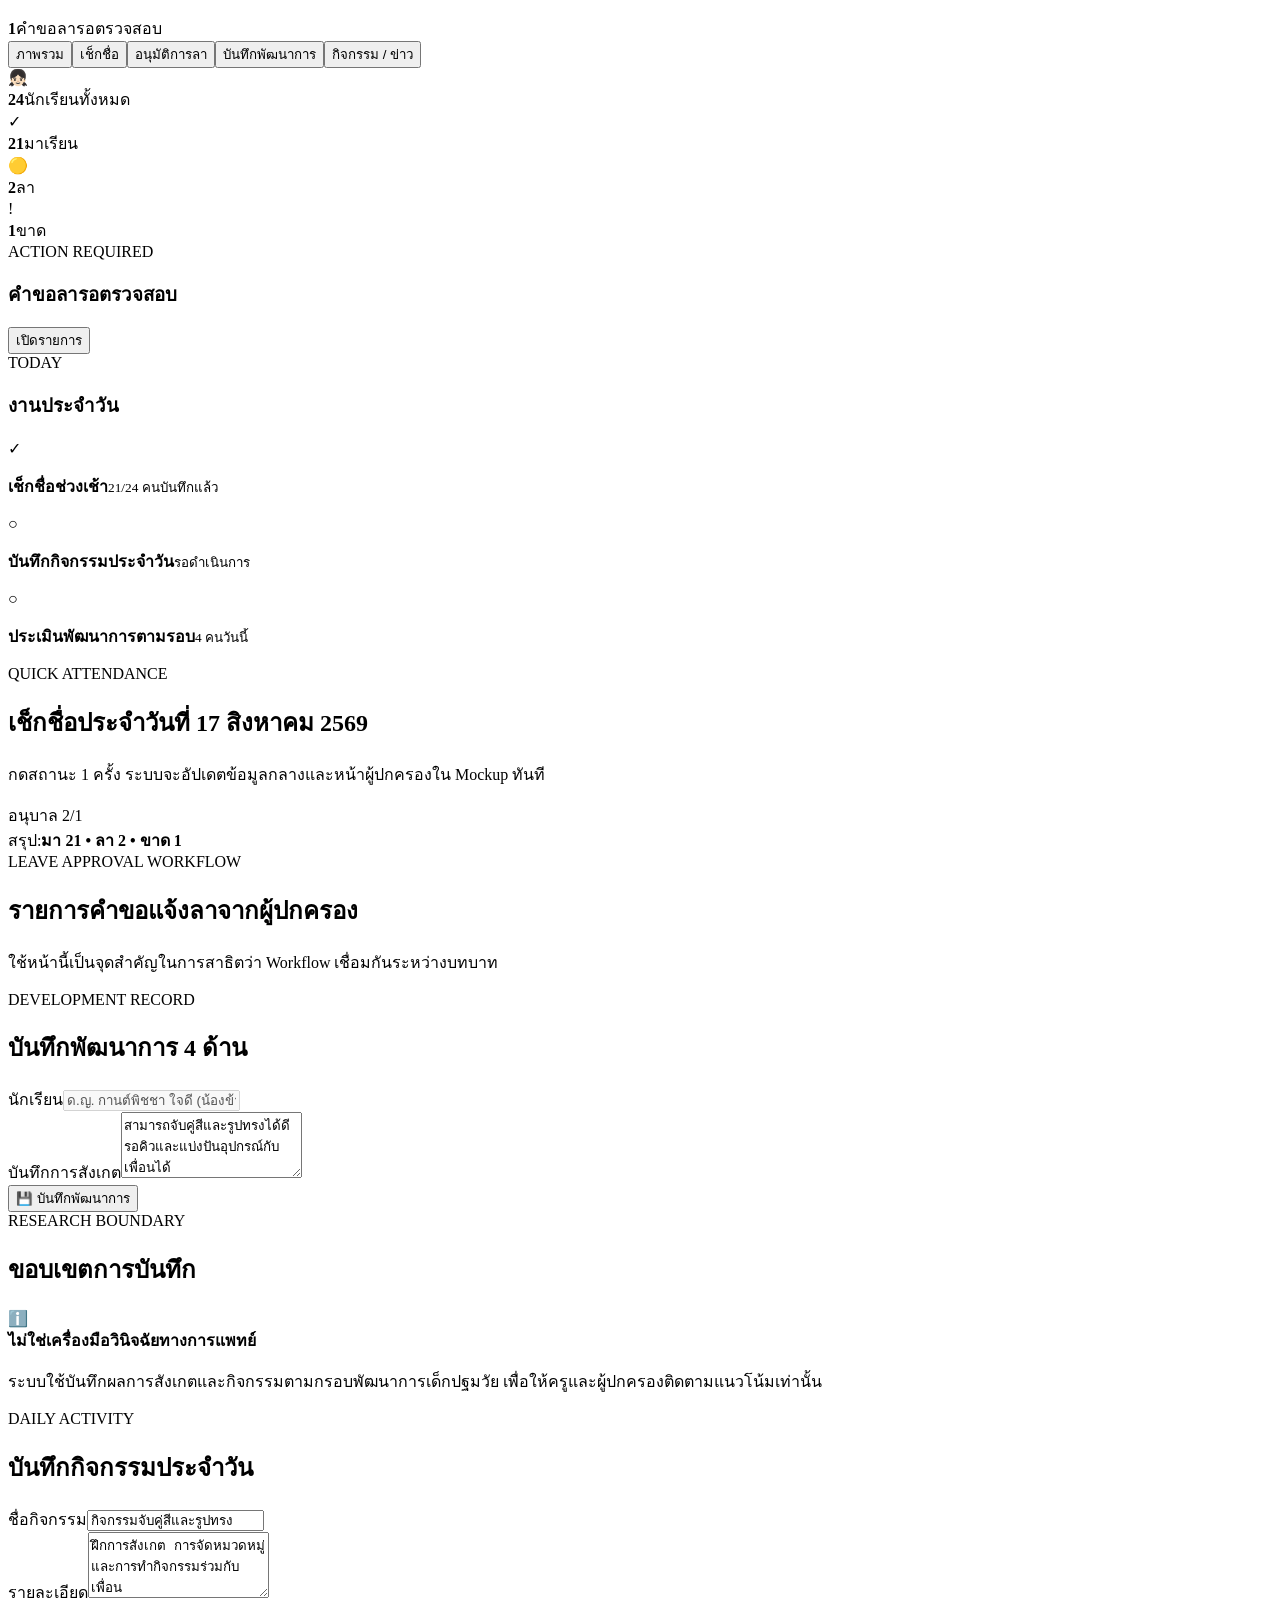
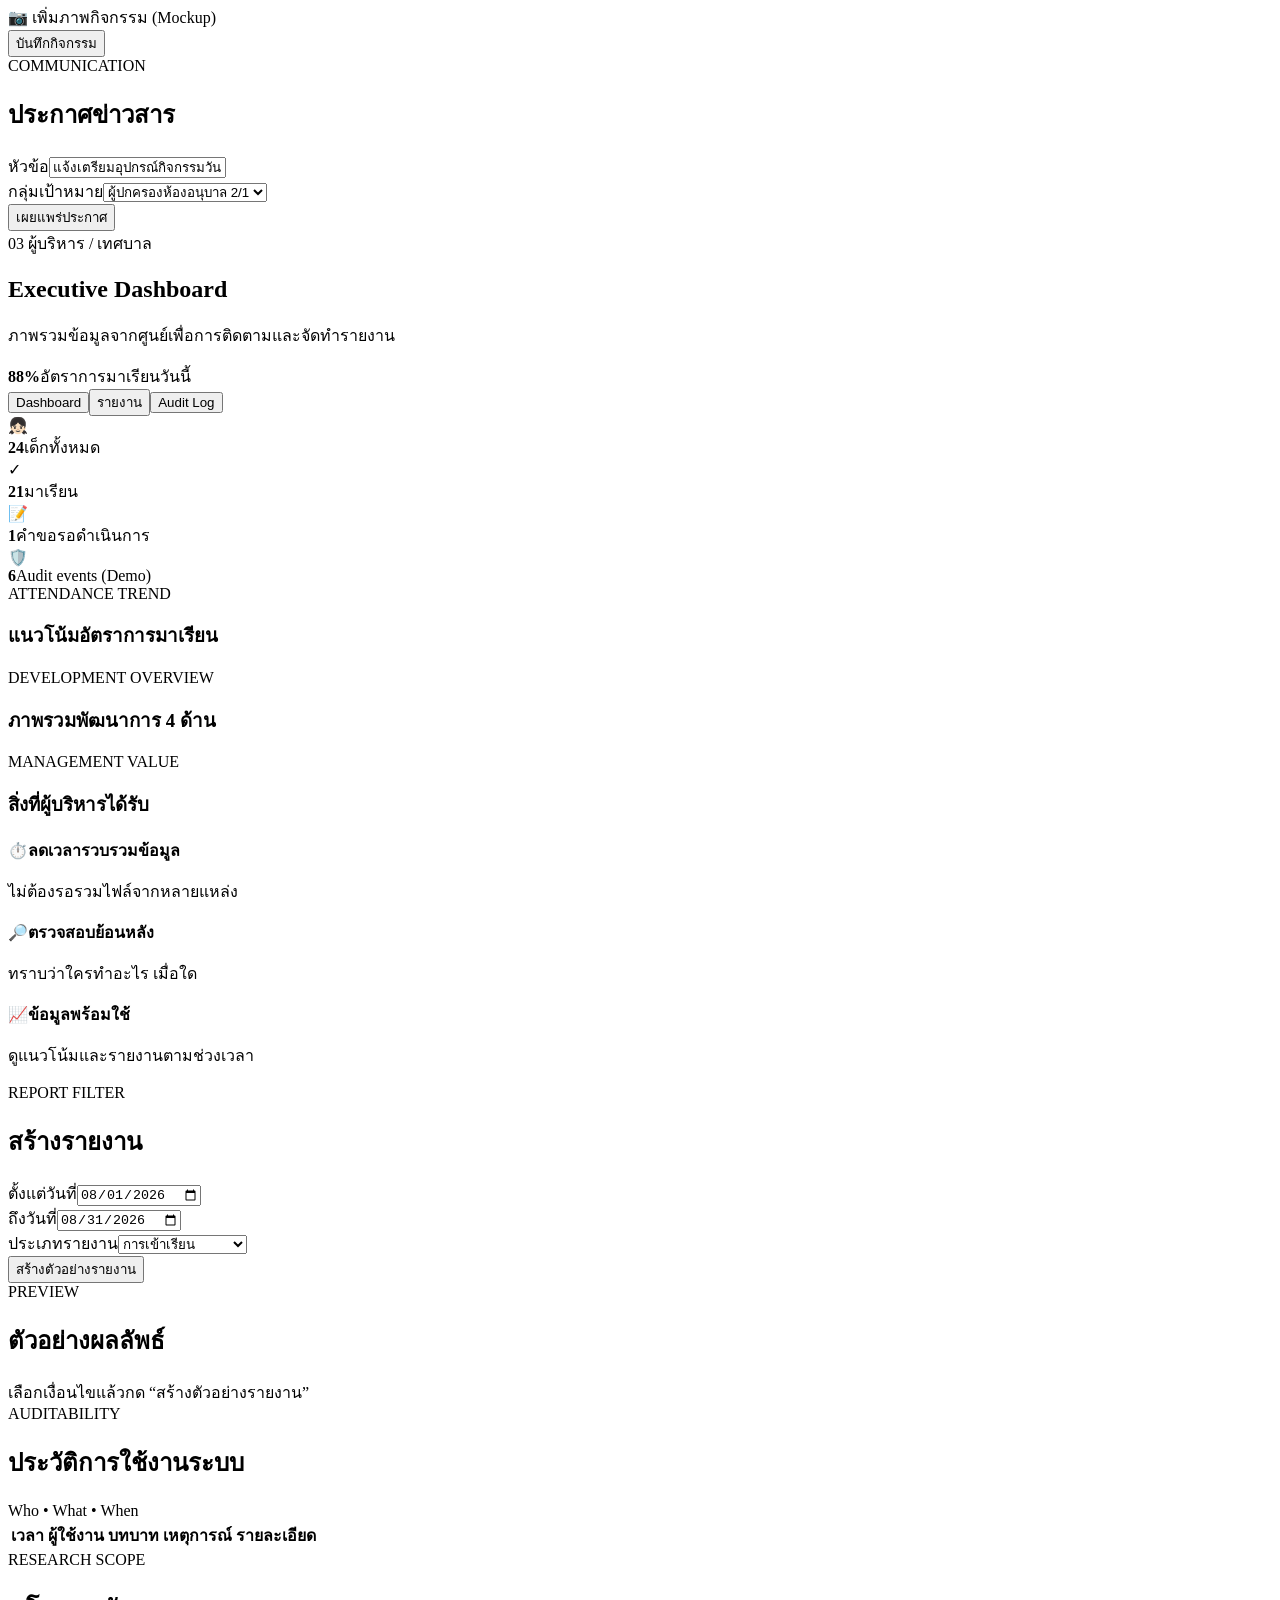
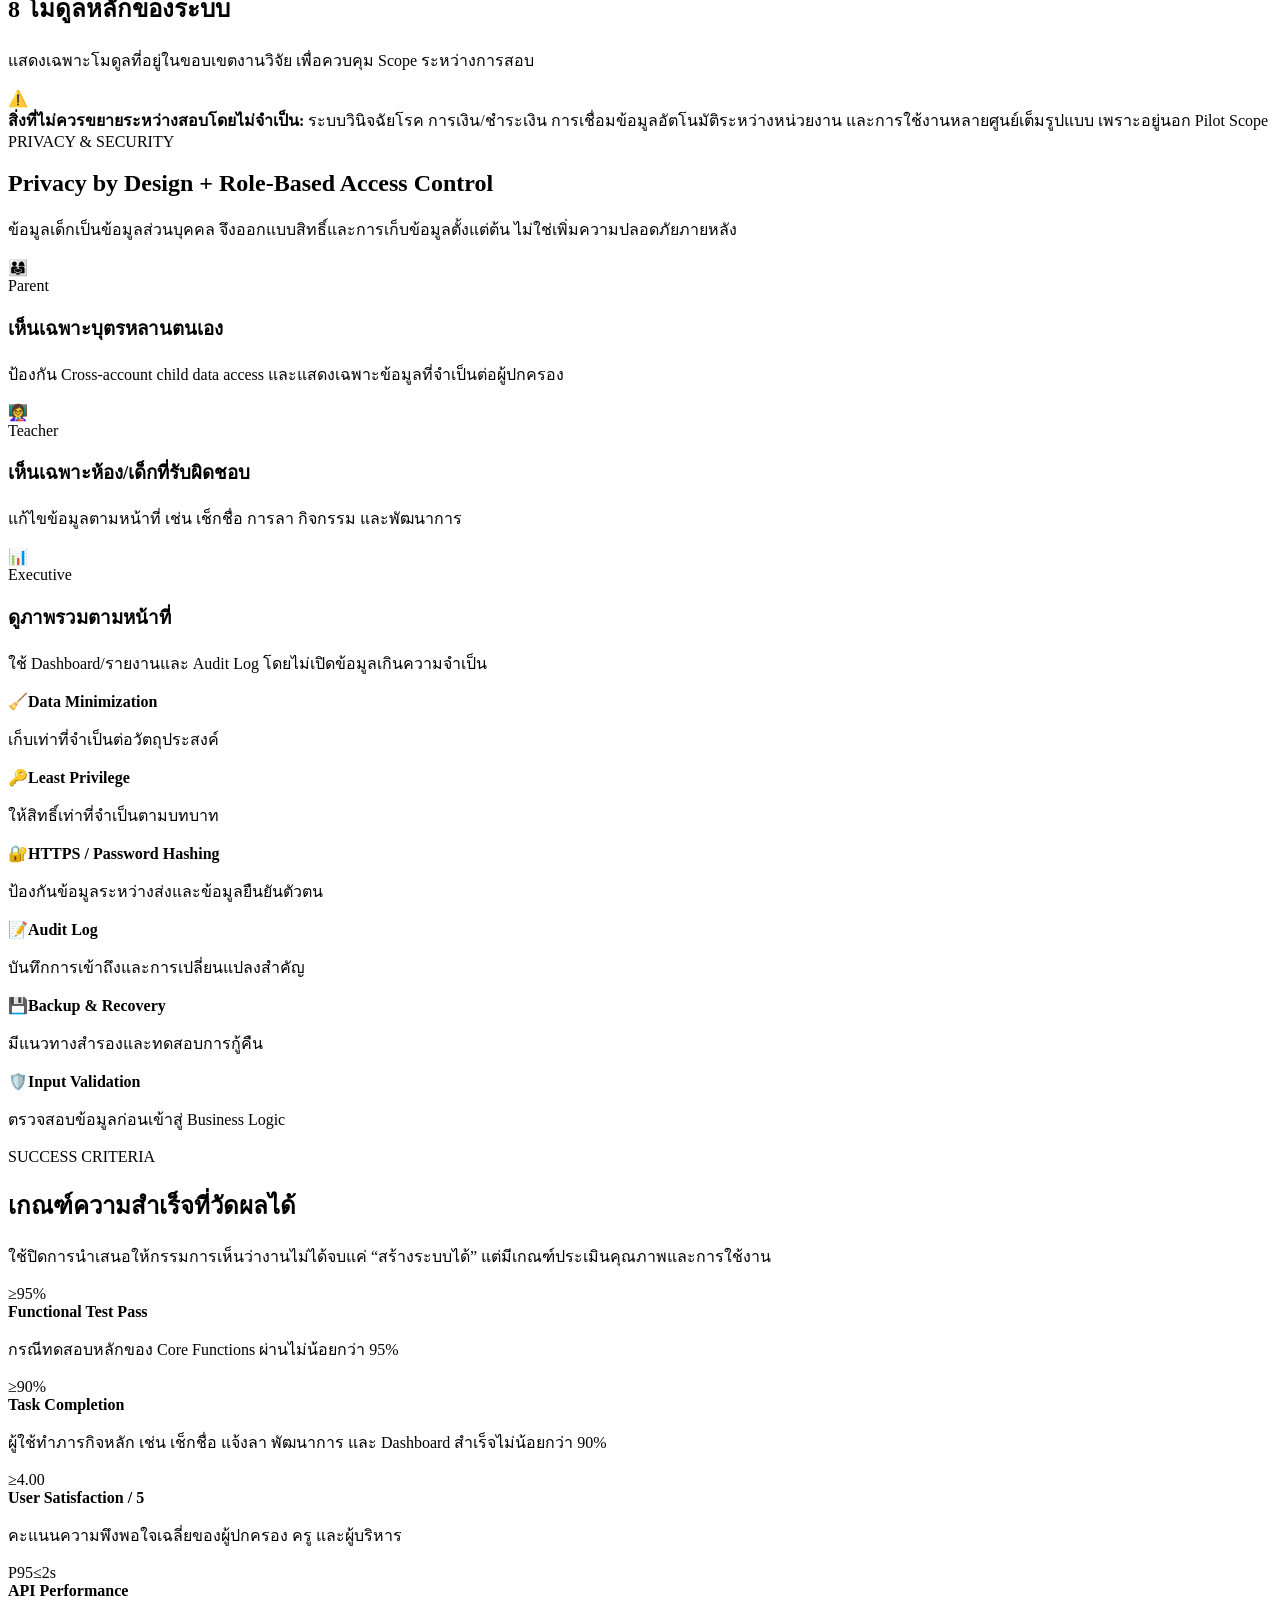
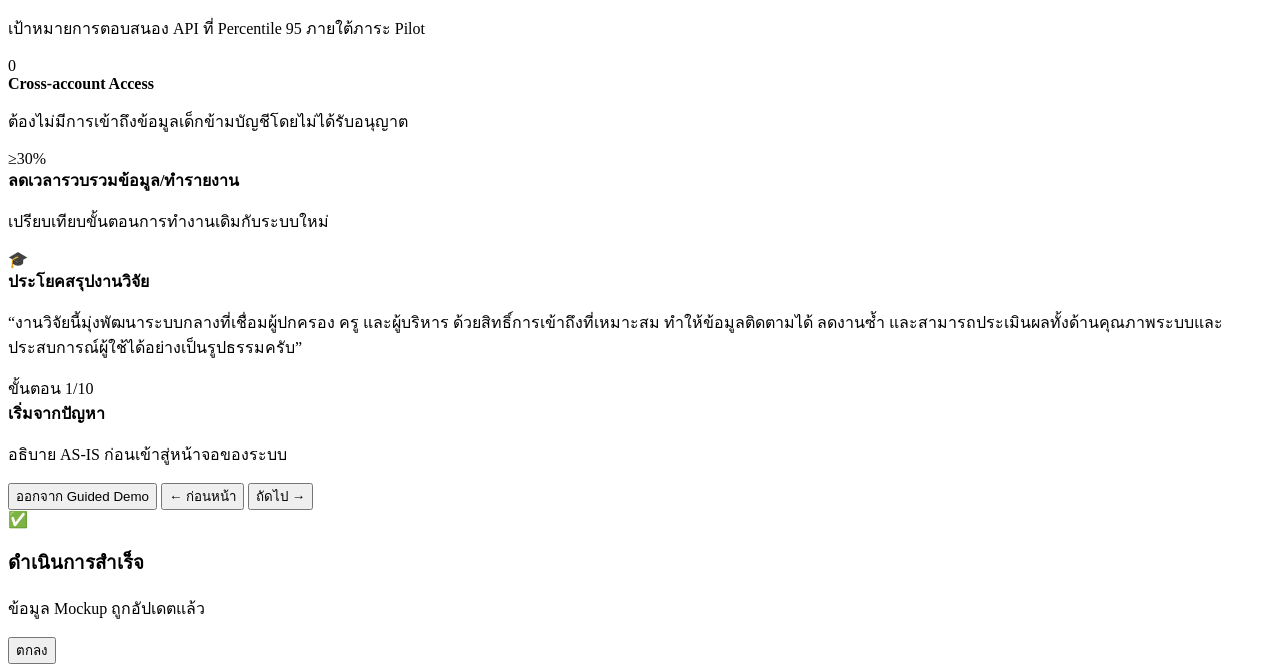
==== commit 0d151fb8: "Upgrade research defense mockup shell" ====
--- a/research-demo.html
+++ b/research-demo.html
@@ -3,125 +3,391 @@
 <head>
   <meta charset="UTF-8">
   <meta name="viewport" content="width=device-width, initial-scale=1.0">
+  <meta name="theme-color" content="#1d4ed8">
   <title>Research Defense Mockup | Bang Yai Child Center</title>
-  <style>
-    :root{--bg:#f6f7fb;--surface:#fff;--text:#1f2937;--muted:#6b7280;--line:#e5e7eb;--blue:#2563eb;--green:#059669;--amber:#d97706;--red:#dc2626;--violet:#7c3aed;--shadow:0 10px 30px rgba(15,23,42,.08)}
-    *{box-sizing:border-box} body{margin:0;font-family:Inter,"Noto Sans Thai",system-ui,-apple-system,sans-serif;background:var(--bg);color:var(--text)}
-    button,input,select,textarea{font:inherit}.app{min-height:100vh}.topbar{position:sticky;top:0;z-index:20;background:#fff;border-bottom:1px solid var(--line);display:flex;justify-content:space-between;align-items:center;padding:12px 20px}.brand{display:flex;gap:10px;align-items:center}.logo{width:38px;height:38px;border-radius:10px;background:linear-gradient(135deg,#2563eb,#60a5fa);display:grid;place-items:center;color:#fff;font-size:20px}.badge{display:inline-flex;align-items:center;padding:4px 9px;border-radius:999px;font-size:12px;font-weight:700;background:#eef2ff;color:#3730a3}.demo-badge{background:#fff7ed;color:#9a3412;border:1px solid #fed7aa}.layout{display:grid;grid-template-columns:240px 1fr;min-height:calc(100vh - 63px)}.sidebar{background:#fff;border-right:1px solid var(--line);padding:18px 14px}.nav-title{font-size:12px;color:var(--muted);margin:8px 10px}.nav-btn{width:100%;border:0;background:transparent;text-align:left;padding:11px 12px;border-radius:10px;cursor:pointer;margin:3px 0}.nav-btn:hover,.nav-btn.active{background:#eff6ff;color:#1d4ed8;font-weight:700}.main{padding:24px;max-width:1400px;width:100%;margin:0 auto}.hero{background:linear-gradient(135deg,#1d4ed8,#60a5fa);color:#fff;padding:28px;border-radius:20px;box-shadow:var(--shadow);display:flex;justify-content:space-between;gap:20px;align-items:center}.hero h1{margin:0 0 8px;font-size:30px}.hero p{margin:0;color:#dbeafe;max-width:760px}.role-switch{display:flex;gap:8px;flex-wrap:wrap;margin-top:18px}.role-btn{border:1px solid rgba(255,255,255,.35);background:rgba(255,255,255,.14);color:#fff;padding:10px 14px;border-radius:10px;cursor:pointer}.role-btn.active{background:#fff;color:#1d4ed8;font-weight:800}.grid{display:grid;gap:16px}.grid-4{grid-template-columns:repeat(4,minmax(0,1fr))}.grid-3{grid-template-columns:repeat(3,minmax(0,1fr))}.grid-2{grid-template-columns:repeat(2,minmax(0,1fr))}.card{background:#fff;border:1px solid var(--line);border-radius:16px;padding:18px;box-shadow:0 4px 16px rgba(15,23,42,.04)}.section{margin-top:20px}.section-head{display:flex;justify-content:space-between;align-items:center;gap:12px;margin-bottom:12px}.section h2,.section h3{margin:0}.kpi{display:flex;gap:12px;align-items:center}.kpi-icon{width:42px;height:42px;border-radius:12px;display:grid;place-items:center;background:#eff6ff}.kpi strong{display:block;font-size:24px}.muted{color:var(--muted);font-size:13px}.btn{border:0;border-radius:10px;padding:10px 14px;cursor:pointer;font-weight:700}.btn-primary{background:var(--blue);color:white}.btn-success{background:var(--green);color:white}.btn-danger{background:var(--red);color:white}.btn-secondary{background:#f3f4f6;color:#374151}.btn-outline{background:white;border:1px solid var(--line)}.status{padding:4px 9px;border-radius:999px;font-size:12px;font-weight:800;display:inline-block}.pending{background:#fef3c7;color:#92400e}.approved{background:#d1fae5;color:#065f46}.rejected{background:#fee2e2;color:#991b1b}.present{background:#dcfce7;color:#166534}.absent{background:#fee2e2;color:#991b1b}.table-wrap{overflow:auto}.table{width:100%;border-collapse:collapse}.table th,.table td{padding:12px;border-bottom:1px solid var(--line);text-align:left;white-space:nowrap}.table th{font-size:12px;color:var(--muted);background:#f9fafb}.tabs{display:flex;gap:8px;flex-wrap:wrap;margin-bottom:14px}.tab{border:1px solid var(--line);background:#fff;border-radius:10px;padding:9px 12px;cursor:pointer}.tab.active{background:#eff6ff;color:#1d4ed8;border-color:#bfdbfe;font-weight:800}.form-grid{display:grid;grid-template-columns:repeat(2,minmax(0,1fr));gap:12px}.field label{display:block;font-size:13px;font-weight:700;margin-bottom:6px}.field input,.field select,.field textarea{width:100%;border:1px solid #d1d5db;border-radius:10px;padding:10px;background:#fff}.notice{background:#fffbeb;border:1px solid #fde68a;border-radius:12px;padding:12px;color:#92400e}.flow{display:flex;gap:8px;align-items:center;flex-wrap:wrap}.flow-step{background:#fff;border:1px solid var(--line);padding:10px 12px;border-radius:12px;font-size:13px}.arrow{color:#94a3b8}.screen{display:none}.screen.active{display:block}.bar{height:10px;background:#e5e7eb;border-radius:999px;overflow:hidden}.bar>span{display:block;height:100%;background:#2563eb}.chart{height:180px;display:flex;align-items:end;gap:10px;padding-top:20px}.chart-col{flex:1;display:flex;flex-direction:column;align-items:center;gap:6px}.chart-bar{width:70%;background:linear-gradient(#60a5fa,#2563eb);border-radius:8px 8px 2px 2px}.mini{font-size:12px;color:var(--muted)}.empty{padding:28px;text-align:center;color:var(--muted)}.toast{position:fixed;right:20px;bottom:20px;background:#111827;color:#fff;padding:12px 16px;border-radius:12px;box-shadow:var(--shadow);display:none;z-index:50}.privacy{font-size:12px;color:#64748b;margin-top:8px}.demo-strip{background:#fff7ed;border-bottom:1px solid #fed7aa;padding:8px 20px;text-align:center;color:#9a3412;font-size:13px;font-weight:700}
-    @media(max-width:980px){.layout{grid-template-columns:1fr}.sidebar{display:none}.grid-4,.grid-3,.grid-2{grid-template-columns:1fr 1fr}.hero{align-items:flex-start;flex-direction:column}.main{padding:16px}}
-    @media(max-width:640px){.grid-4,.grid-3,.grid-2,.form-grid{grid-template-columns:1fr}.topbar{padding:10px 12px}.main{padding:12px}.hero{padding:20px}.hero h1{font-size:24px}.table th,.table td{padding:9px}}
-  </style>
+  <link rel="icon" type="image/png" href="./assets/images/logo.png">
+  <link rel="stylesheet" href="./research-demo.css">
 </head>
 <body>
-<div class="app">
-  <div class="demo-strip">ข้อมูลทั้งหมดในหน้านี้เป็นข้อมูลจำลองสำหรับการนำเสนอสอบวิจัย ไม่ใช่ข้อมูลเด็กจริง และไม่ส่งข้อมูลไปยัง Supabase หรือ LINE</div>
+  <div class="demo-strip">
+    <strong>DEMO MODE:</strong> ข้อมูลทั้งหมดเป็นข้อมูลจำลองสำหรับการสอบวิจัย ไม่ใช่ข้อมูลเด็กจริง และหน้านี้ไม่เชื่อม Supabase / LINE
+  </div>
+
   <header class="topbar">
-    <div class="brand"><div class="logo">🏫</div><div><strong>ศูนย์พัฒนาเด็กเล็ก เทศบาลเมืองบางใหญ่</strong><div class="muted">Research Defense Mockup</div></div></div>
-    <span class="badge demo-badge">DEMO MODE</span>
+    <button class="icon-button mobile-menu" id="mobile-menu-btn" aria-label="เปิดเมนู">☰</button>
+    <div class="brand">
+      <img src="./assets/images/logo.png" alt="ตราศูนย์พัฒนาเด็กเล็ก" class="brand-logo" onerror="this.style.display='none'">
+      <div>
+        <strong>ศูนย์พัฒนาเด็กเล็ก เทศบาลเมืองบางใหญ่</strong>
+        <div class="muted">Research Defense Interactive Mockup</div>
+      </div>
+    </div>
+    <div class="topbar-actions">
+      <span class="pill pill-warning">ข้อมูลจำลอง</span>
+      <button class="btn btn-ghost btn-sm" id="reset-demo-btn">↻ รีเซ็ต Demo</button>
+    </div>
   </header>
 
-  <div class="layout">
-    <aside class="sidebar">
-      <div class="nav-title">โหมดนำเสนอ</div>
-      <button class="nav-btn active" data-nav="overview">🎯 ภาพรวมการสาธิต</button>
-      <button class="nav-btn" data-role="PARENT">👨‍👩‍👧 ผู้ปกครอง</button>
-      <button class="nav-btn" data-role="TEACHER">👩‍🏫 ครู / ผู้ดูแลเด็ก</button>
-      <button class="nav-btn" data-role="EXECUTIVE">📊 ผู้บริหาร</button>
-      <div class="nav-title" style="margin-top:18px">ประเด็นวิจัย</div>
-      <button class="nav-btn" data-nav="scope">🧩 ขอบเขต 8 โมดูล</button>
-      <button class="nav-btn" data-nav="privacy">🔒 Privacy by Design</button>
+  <div class="app-layout">
+    <aside class="sidebar" id="sidebar">
+      <div class="sidebar-section">
+        <div class="sidebar-label">นำเสนอวิจัย</div>
+        <button class="nav-btn active" data-screen="login">🏠 หน้าเริ่มต้น / Demo Login</button>
+        <button class="nav-btn" data-screen="overview">🎯 ภาพรวมโครงการ</button>
+        <button class="nav-btn" data-screen="asis">🔄 AS-IS → TO-BE</button>
+        <button class="nav-btn" data-screen="objectives">🧭 วัตถุประสงค์ → ฟังก์ชัน</button>
+        <button class="nav-btn" data-screen="architecture">🏗️ สถาปัตยกรรมระบบ</button>
+      </div>
+
+      <div class="sidebar-section">
+        <div class="sidebar-label">3 บทบาทหลัก (RBAC)</div>
+        <button class="nav-btn" data-role="PARENT">👨‍👩‍👧 ผู้ปกครอง</button>
+        <button class="nav-btn" data-role="TEACHER">👩‍🏫 ครู / ผู้ดูแลเด็ก</button>
+        <button class="nav-btn" data-role="EXECUTIVE">📊 ผู้บริหาร / เทศบาล</button>
+      </div>
+
+      <div class="sidebar-section">
+        <div class="sidebar-label">ประเด็นปิดการนำเสนอ</div>
+        <button class="nav-btn" data-screen="scope">🧩 ขอบเขต 8 โมดูล</button>
+        <button class="nav-btn" data-screen="privacy">🔒 Privacy by Design</button>
+        <button class="nav-btn" data-screen="kpi">✅ เกณฑ์ความสำเร็จ</button>
+      </div>
+
+      <div class="sidebar-tip">
+        <strong>แนะนำวันสอบ</strong>
+        <p>กด “เริ่ม Guided Demo” แล้วใช้ปุ่ม ถัดไป เพื่อเดิน flow โดยไม่หลงหน้า</p>
+      </div>
     </aside>
 
-    <main class="main">
-      <section id="overview" class="screen active">
-        <div class="hero">
-          <div><span class="badge" style="background:rgba(255,255,255,.2);color:white">Clickable Prototype</span><h1>Mockup สำหรับสอบหัวข้อวิจัย</h1><p>สาธิตการไหลของข้อมูลจากผู้ปกครอง → ครู → ผู้บริหาร ในระบบเดียว เพื่ออธิบายแนวคิด Single Source of Truth, RBAC และการลดงานซ้ำซ้อน</p>
-            <div class="role-switch"><button class="role-btn" onclick="openRole('PARENT')">เริ่มจากผู้ปกครอง</button><button class="role-btn" onclick="openRole('TEACHER')">มุมมองครู</button><button class="role-btn" onclick="openRole('EXECUTIVE')">มุมมองผู้บริหาร</button></div>
-          </div><div style="font-size:90px">🧒</div>
-        </div>
-        <div class="section card">
-          <div class="section-head"><h2>Demo Story ที่ใช้เล่าต่อกรรมการ</h2><span class="badge">ประมาณ 3–5 นาที</span></div>
-          <div class="flow"><div class="flow-step">1. ผู้ปกครองดูข้อมูลบุตรหลาน</div><span class="arrow">→</span><div class="flow-step">2. ยื่นคำขอลา</div><span class="arrow">→</span><div class="flow-step">3. ครูเห็นคำขอและอนุมัติ</div><span class="arrow">→</span><div class="flow-step">4. สถานะอัปเดตกลับผู้ปกครอง</div><span class="arrow">→</span><div class="flow-step">5. ผู้บริหารเห็นสถิติภาพรวม</div></div>
-        </div>
-        <div class="section grid grid-3">
-          <div class="card"><div class="kpi"><div class="kpi-icon">👨‍👩‍👧</div><div><strong>Parent</strong><div class="muted">ดูเฉพาะข้อมูลบุตรหลาน ยื่นลา ข่าวสาร อาหาร กิจกรรม พัฒนาการ</div></div></div></div>
-          <div class="card"><div class="kpi"><div class="kpi-icon">👩‍🏫</div><div><strong>Teacher</strong><div class="muted">เช็กชื่อ อนุมัติลา บันทึกกิจกรรมและพัฒนาการ</div></div></div></div>
-          <div class="card"><div class="kpi"><div class="kpi-icon">📈</div><div><strong>Executive</strong><div class="muted">ดู Dashboard รายงาน และภาพรวมจากข้อมูลศูนย์กลาง</div></div></div></div>
-        </div>
-      </section>
-
-      <section id="parent" class="screen">
-        <div class="hero" style="background:linear-gradient(135deg,#047857,#34d399)"><div><span class="badge" style="background:rgba(255,255,255,.2);color:white">PARENT ROLE</span><h1>ผู้ปกครอง: นายวิทวัส สุขเสริฐ</h1><p>เข้าถึงเฉพาะข้อมูลของ ด.ช. กวินท์ สุขเสริฐ (น้องวิน) ตามหลัก RBAC และ Data Minimization</p></div><div style="font-size:80px">👨‍👦</div></div>
-        <div class="section grid grid-4">
-          <div class="card kpi"><div class="kpi-icon">✅</div><div><strong id="p-att">มาเรียน</strong><div class="muted">สถานะวันนี้ 08:05 น.</div></div></div>
-          <div class="card kpi"><div class="kpi-icon">📝</div><div><strong id="p-leave-count">0</strong><div class="muted">คำขอลาที่รอดำเนินการ</div></div></div>
-          <div class="card kpi"><div class="kpi-icon">🍱</div><div><strong style="font-size:16px">ข้าวผัดไก่</strong><div class="muted">เมนูอาหารกลางวัน</div></div></div>
-          <div class="card kpi"><div class="kpi-icon">📅</div><div><strong style="font-size:16px">กิจกรรมศิลปะ</strong><div class="muted">กิจกรรมประจำวัน</div></div></div>
-        </div>
-        <div class="section grid grid-2">
-          <div class="card">
-            <div class="section-head"><h3>ข้อมูลบุตรหลาน</h3><span class="badge">เฉพาะบุตรหลานของฉัน</span></div>
-            <p><strong>ด.ช. กวินท์ สุขเสริฐ (น้องวิน)</strong></p><p class="muted">ห้องลูกหมีน่ารัก • อายุ 2 ขวบ 6 เดือน • ครูประจำชั้น: ครูแก้ว</p>
-            <div class="privacy">🔒 หน้านี้ไม่แสดงข้อมูลเด็กคนอื่น เพื่อป้องกัน Cross-account data access</div>
-          </div>
-          <div class="card"><div class="section-head"><h3>พัฒนาการ 4 ด้าน</h3><span class="badge">ไม่ใช่การวินิจฉัยทางการแพทย์</span></div>
-            <div style="display:grid;gap:10px"><div>ร่างกาย <div class="bar"><span style="width:85%"></span></div></div><div>อารมณ์-จิตใจ <div class="bar"><span style="width:80%"></span></div></div><div>สังคม <div class="bar"><span style="width:90%"></span></div></div><div>สติปัญญา <div class="bar"><span style="width:82%"></span></div></div></div>
-          </div>
-        </div>
-        <div class="section card">
-          <div class="tabs"><button class="tab active" onclick="parentTab('leave',this)">📝 แจ้งลา</button><button class="tab" onclick="parentTab('history',this)">📋 ประวัติการเข้าเรียน</button><button class="tab" onclick="parentTab('news',this)">📢 ข่าวสาร</button></div>
-          <div id="parent-leave-tab">
-            <div class="form-grid"><div class="field"><label>ประเภทการลา</label><select id="leave-type"><option>ลาป่วย</option><option>ลากิจ</option></select></div><div class="field"><label>วันที่ลา</label><input id="leave-date" type="date" value="2026-08-18"></div><div class="field" style="grid-column:1/-1"><label>เหตุผล</label><textarea id="leave-reason" rows="3">มีไข้และต้องพักรักษาตัวที่บ้าน</textarea></div></div>
-            <div style="margin-top:12px"><button class="btn btn-primary" onclick="submitLeave()">ส่งคำขอลา</button></div>
-            <div id="parent-leave-result" style="margin-top:14px"></div>
-          </div>
-          <div id="parent-history-tab" style="display:none"><div class="table-wrap"><table class="table"><thead><tr><th>วันที่</th><th>สถานะ</th><th>เวลา</th></tr></thead><tbody><tr><td>17 ส.ค. 2569</td><td><span class="status present">มาเรียน</span></td><td>08:05</td></tr><tr><td>14 ส.ค. 2569</td><td><span class="status present">มาเรียน</span></td><td>07:58</td></tr><tr><td>13 ส.ค. 2569</td><td><span class="status approved">ลา</span></td><td>-</td></tr></tbody></table></div></div>
-          <div id="parent-news-tab" style="display:none"><div class="notice">📢 แจ้งกิจกรรมวันแม่แห่งชาติ และกำหนดการกิจกรรมประจำเดือนสิงหาคม</div></div>
-        </div>
-      </section>
-
-      <section id="teacher" class="screen">
-        <div class="hero" style="background:linear-gradient(135deg,#4338ca,#818cf8)"><div><span class="badge" style="background:rgba(255,255,255,.2);color:white">TEACHER ROLE</span><h1>ครูแก้ว • ห้องลูกหมีน่ารัก</h1><p>จัดการงานประจำวันของห้องที่รับผิดชอบ: เช็กชื่อ อนุมัติคำขอลา บันทึกกิจกรรม และพัฒนาการ</p></div><div style="font-size:80px">👩‍🏫</div></div>
-        <div class="section grid grid-4"><div class="card kpi"><div class="kpi-icon">🧒</div><div><strong>20</strong><div class="muted">เด็กในห้อง</div></div></div><div class="card kpi"><div class="kpi-icon">✅</div><div><strong id="t-present">18</strong><div class="muted">มาเรียน</div></div></div><div class="card kpi"><div class="kpi-icon">📝</div><div><strong id="t-pending">0</strong><div class="muted">คำขอลารออนุมัติ</div></div></div><div class="card kpi"><div class="kpi-icon">📊</div><div><strong>90%</strong><div class="muted">อัตรามาเรียนวันนี้</div></div></div></div>
-        <div class="section card"><div class="tabs"><button class="tab active" onclick="teacherTab('leave',this)">📩 คำขอลา</button><button class="tab" onclick="teacherTab('attendance',this)">📋 เช็กชื่อ</button><button class="tab" onclick="teacherTab('development',this)">📊 พัฒนาการ</button></div>
-          <div id="teacher-leave-tab"><div id="teacher-leave-list" class="empty">ยังไม่มีคำขอลาใหม่จากผู้ปกครอง</div></div>
-          <div id="teacher-attendance-tab" style="display:none"><div class="table-wrap"><table class="table"><thead><tr><th>เด็ก</th><th>สถานะ</th><th>ดำเนินการ</th></tr></thead><tbody><tr><td>น้องวิน (กวินท์)</td><td id="att-status-win"><span class="status present">มาเรียน</span></td><td><button class="btn btn-success" onclick="setAttendance('PRESENT')">มาเรียน</button> <button class="btn btn-danger" onclick="setAttendance('ABSENT')">ขาด</button></td></tr><tr><td>น้องแก้ม (กัญญารัตน์)</td><td><span class="status present">มาเรียน</span></td><td><button class="btn btn-secondary">บันทึกแล้ว</button></td></tr></tbody></table></div></div>
-          <div id="teacher-development-tab" style="display:none"><div class="form-grid"><div class="field"><label>เด็ก</label><select><option>น้องวิน (กวินท์)</option></select></div><div class="field"><label>ด้านพัฒนาการ</label><select><option>สติปัญญา</option><option>ร่างกาย</option><option>อารมณ์-จิตใจ</option><option>สังคม</option></select></div><div class="field"><label>ระดับ</label><select><option>ดี</option><option>ดีมาก</option><option>ตามเกณฑ์</option><option>ควรส่งเสริม</option></select></div><div class="field"><label>วันที่บันทึก</label><input type="date" value="2026-08-17"></div><div class="field" style="grid-column:1/-1"><label>บันทึกจากกิจกรรม</label><textarea rows="3">สามารถจับคู่สีและรูปทรงได้ดี และร่วมกิจกรรมกับเพื่อนได้</textarea></div></div><div style="margin-top:12px"><button class="btn btn-primary" onclick="toast('บันทึกพัฒนาการตัวอย่างแล้ว')">บันทึกพัฒนาการ</button></div></div>
-        </div>
-      </section>
-
-      <section id="executive" class="screen">
-        <div class="hero" style="background:linear-gradient(135deg,#92400e,#f59e0b)"><div><span class="badge" style="background:rgba(255,255,255,.2);color:white">EXECUTIVE ROLE</span><h1>Dashboard ผู้บริหาร</h1><p>ดูข้อมูลภาพรวมจากฐานข้อมูลกลาง โดยไม่ต้องรวบรวมเอกสารและไฟล์จากหลายช่องทาง</p></div><div style="font-size:80px">📊</div></div>
-        <div class="section grid grid-4"><div class="card kpi"><div class="kpi-icon">🧒</div><div><strong>20</strong><div class="muted">เด็กทั้งหมด</div></div></div><div class="card kpi"><div class="kpi-icon">✅</div><div><strong id="e-rate">90%</strong><div class="muted">อัตรามาเรียนวันนี้</div></div></div><div class="card kpi"><div class="kpi-icon">📝</div><div><strong id="e-leave">0</strong><div class="muted">คำขอลารออนุมัติ</div></div></div><div class="card kpi"><div class="kpi-icon">🛡️</div><div><strong id="e-audit">4</strong><div class="muted">เหตุการณ์ Audit วันนี้</div></div></div></div>
-        <div class="section grid grid-2"><div class="card"><div class="section-head"><h3>แนวโน้มอัตราการมาเรียน</h3><span class="badge">รายสัปดาห์</span></div><div class="chart"><div class="chart-col"><div class="chart-bar" style="height:72%"></div><div class="mini">จ</div></div><div class="chart-col"><div class="chart-bar" style="height:88%"></div><div class="mini">อ</div></div><div class="chart-col"><div class="chart-bar" style="height:82%"></div><div class="mini">พ</div></div><div class="chart-col"><div class="chart-bar" style="height:94%"></div><div class="mini">พฤ</div></div><div class="chart-col"><div class="chart-bar" style="height:90%"></div><div class="mini">ศ</div></div></div></div>
-          <div class="card"><div class="section-head"><h3>ภาพรวมพัฒนาการ 4 ด้าน</h3><span class="badge">ระดับศูนย์</span></div><div style="display:grid;gap:12px"><div>ร่างกาย <div class="bar"><span style="width:86%"></span></div></div><div>อารมณ์-จิตใจ <div class="bar"><span style="width:82%"></span></div></div><div>สังคม <div class="bar"><span style="width:88%"></span></div></div><div>สติปัญญา <div class="bar"><span style="width:84%"></span></div></div></div></div></div>
-        <div class="section card"><div class="section-head"><h3>รายงานตามช่วงเวลา</h3><button class="btn btn-secondary" onclick="toast('Mockup: สร้างรายงานประจำเดือนเรียบร้อย')">สร้างรายงานตัวอย่าง</button></div><div class="table-wrap"><table class="table"><thead><tr><th>ตัวชี้วัด</th><th>ผลลัพธ์</th><th>การใช้งาน</th></tr></thead><tbody><tr><td>จำนวนเด็ก</td><td>20 คน</td><td>วางแผนกำลังคนและห้องเรียน</td></tr><tr><td>อัตราการมาเรียน</td><td id="report-rate">90%</td><td>ติดตามการเข้าเรียน</td></tr><tr><td>คำขอลา</td><td id="report-leave">0 รายการค้าง</td><td>ตรวจสอบสถานะย้อนหลัง</td></tr></tbody></table></div></div>
-      </section>
-
-      <section id="scope" class="screen"><div class="hero"><div><h1>ขอบเขตระบบ 8 โมดูล</h1><p>ยึดตาม Proposal และ Implementation Plan ของโครงงาน โดยเน้นเฉพาะฟังก์ชันที่เกี่ยวกับการบริหารจัดการและสื่อสารข้อมูลของศูนย์พัฒนาเด็กเล็ก</p></div><div style="font-size:80px">🧩</div></div><div class="section grid grid-2" id="scope-cards"></div></section>
-      <section id="privacy" class="screen"><div class="hero" style="background:linear-gradient(135deg,#0f172a,#475569)"><div><h1>Privacy by Design & RBAC</h1><p>ออกแบบสิทธิ์ตามหน้าที่ ลดการเปิดเผยข้อมูลเด็กที่ไม่จำเป็น และทำให้ตรวจสอบการใช้งานย้อนหลังได้</p></div><div style="font-size:80px">🔒</div></div><div class="section grid grid-3"><div class="card"><h3>ผู้ปกครอง</h3><p class="muted">เห็นเฉพาะข้อมูลบุตรหลานของตนเอง ไม่เห็นข้อมูลเด็กคนอื่น</p></div><div class="card"><h3>ครู</h3><p class="muted">เข้าถึงเฉพาะเด็กและงานในห้องเรียนที่รับผิดชอบ</p></div><div class="card"><h3>ผู้บริหาร</h3><p class="muted">ดูภาพรวมและรายงานตามหน้าที่ โดยใช้ข้อมูลเท่าที่จำเป็น</p></div></div><div class="section card"><h3>หลักการที่ใช้ในงานวิจัย</h3><p>Data Minimization • Role-Based Access Control • Audit Log • HTTPS • Password Hashing • Input Validation • Backup/Recovery • ป้องกัน Cross-account Data Access</p></div></section>
+    <main class="main-content">
+      <!-- LOGIN / START -->
+      <section id="screen-login" class="screen active">
+        <div class="hero hero-primary">
+          <div class="hero-content">
+            <span class="eyebrow">RESEARCH DEFENSE MOCKUP</span>
+            <h1>เว็บแอปพลิเคชันเพื่อบริหารจัดการและสื่อสารข้อมูลของศูนย์พัฒนาเด็กเล็ก</h1>
+            <p>สาธิตการทำงานของระบบกลางที่เชื่อมข้อมูลระหว่างผู้ปกครอง ครู/ผู้ดูแลเด็ก และผู้บริหาร ภายใต้แนวคิด Single Source of Truth, RBAC และ Privacy by Design</p>
+            <div class="hero-actions">
+              <button class="btn btn-light btn-lg" id="start-guided-demo">▶ เริ่ม Guided Demo</button>
+              <button class="btn btn-glass btn-lg" data-screen-jump="overview">ดูภาพรวมก่อน</button>
+            </div>
+          </div>
+          <div class="hero-visual" aria-hidden="true">🧒🏻</div>
+        </div>
+
+        <div class="section-block">
+          <div class="section-heading center-heading">
+            <span class="section-kicker">DEMO LOGIN</span>
+            <h2>เลือกบทบาทเพื่อทดลองใช้งาน</h2>
+            <p>ไม่มีการใช้รหัสผ่านจริงใน Mockup เพื่อให้กรรมการเห็น User Flow ได้รวดเร็ว</p>
+          </div>
+
+          <div class="role-card-grid">
+            <article class="role-card parent-card">
+              <div class="role-icon">👨‍👩‍👧</div>
+              <span class="pill pill-parent">01 ผู้ปกครอง</span>
+              <h3>ติดตามข้อมูลบุตรหลาน</h3>
+              <p>ดูการเข้าเรียน ข่าวสาร เมนู พัฒนาการ และส่ง/ติดตามคำขอแจ้งลา</p>
+              <ul class="clean-list">
+                <li>เห็นข้อมูลเฉพาะบุตรหลานของตน</li>
+                <li>ติดตามสถานะคำขอแบบตรวจสอบย้อนหลังได้</li>
+              </ul>
+              <button class="btn btn-parent full" data-role-login="PARENT">ทดลองเป็นผู้ปกครอง</button>
+            </article>
+
+            <article class="role-card teacher-card">
+              <div class="role-icon">👩‍🏫</div>
+              <span class="pill pill-teacher">02 ครู / ผู้ดูแลเด็ก</span>
+              <h3>จัดการงานประจำวัน</h3>
+              <p>เช็กชื่อ อนุมัติการลา บันทึกกิจกรรมและพัฒนาการของเด็กในความรับผิดชอบ</p>
+              <ul class="clean-list">
+                <li>บันทึกข้อมูลในหน้าเดียว ลดงานซ้ำ</li>
+                <li>ข้อมูลเปลี่ยนแล้วสะท้อนไปยังผู้เกี่ยวข้อง</li>
+              </ul>
+              <button class="btn btn-teacher full" data-role-login="TEACHER">ทดลองเป็นครู</button>
+            </article>
+
+            <article class="role-card executive-card">
+              <div class="role-icon">📊</div>
+              <span class="pill pill-executive">03 ผู้บริหาร</span>
+              <h3>ดูภาพรวมเพื่อการตัดสินใจ</h3>
+              <p>ดู KPI สถิติการมาเรียน ภาพรวมพัฒนาการ และรายงานตามช่วงเวลา</p>
+              <ul class="clean-list">
+                <li>ไม่ต้องรวบรวมข้อมูลจากหลายแหล่ง</li>
+                <li>ตรวจสอบ Audit Log ได้ตามหน้าที่</li>
+              </ul>
+              <button class="btn btn-executive full" data-role-login="EXECUTIVE">ทดลองเป็นผู้บริหาร</button>
+            </article>
+          </div>
+        </div>
+
+        <div class="callout info-callout">
+          <div class="callout-icon">💡</div>
+          <div><strong>ประโยคเปิด Demo ที่แนะนำ:</strong> “Mockup นี้ไม่ได้มุ่งแสดงจำนวนหน้าจอ แต่ใช้แสดงการไหลของข้อมูลเดียวกันผ่านผู้ใช้ 3 บทบาท เพื่อให้เห็นว่าระบบช่วยลดข้อมูลกระจัดกระจายและงานซ้ำซ้อนได้อย่างไรครับ”</div>
+        </div>
+      </section>
+
+      <!-- OVERVIEW -->
+      <section id="screen-overview" class="screen">
+        <div class="page-header">
+          <div><span class="section-kicker">PROJECT OVERVIEW</span><h1>ระบบเดียวเชื่อมผู้เกี่ยวข้องทั้งศูนย์</h1><p>เปลี่ยนข้อมูลจากกระดาษ ไฟล์ และแชตหลายช่องทาง ให้เป็นข้อมูลส่วนกลางที่มีสิทธิ์การเข้าถึงชัดเจน</p></div>
+          <button class="btn btn-primary" data-screen-jump="asis">ดูปัญหา AS-IS →</button>
+        </div>
+
+        <div class="grid grid-4 section-block compact-top">
+          <div class="stat-card"><div class="stat-icon">👥</div><div><strong>3</strong><span>บทบาทผู้ใช้</span></div></div>
+          <div class="stat-card"><div class="stat-icon">🧩</div><div><strong>8</strong><span>โมดูลหลัก</span></div></div>
+          <div class="stat-card"><div class="stat-icon">🔐</div><div><strong>RBAC</strong><span>จำกัดสิทธิ์ตามหน้าที่</span></div></div>
+          <div class="stat-card"><div class="stat-icon">🗃️</div><div><strong>1</strong><span>แหล่งข้อมูลกลาง</span></div></div>
+        </div>
+
+        <div class="card section-block">
+          <div class="section-heading"><span class="section-kicker">CORE FLOW</span><h2>ตัวอย่างการไหลของ “คำขอแจ้งลา”</h2></div>
+          <div class="flow-line">
+            <div class="flow-node"><span>1</span><strong>ผู้ปกครองส่งคำขอ</strong><small>วันที่ / ประเภท / เหตุผล</small></div>
+            <div class="flow-arrow">→</div>
+            <div class="flow-node"><span>2</span><strong>ข้อมูลเข้าสู่ระบบกลาง</strong><small>สถานะ PENDING</small></div>
+            <div class="flow-arrow">→</div>
+            <div class="flow-node"><span>3</span><strong>ครูตรวจสอบ</strong><small>อนุมัติ / ไม่อนุมัติ</small></div>
+            <div class="flow-arrow">→</div>
+            <div class="flow-node"><span>4</span><strong>ผู้ปกครองเห็นผล</strong><small>ตรวจสอบย้อนหลังได้</small></div>
+            <div class="flow-arrow">→</div>
+            <div class="flow-node"><span>5</span><strong>ผู้บริหารเห็นสถิติ</strong><small>ใช้ทำรายงานภาพรวม</small></div>
+          </div>
+        </div>
+
+        <div class="grid grid-3 section-block">
+          <div class="card"><span class="pill pill-parent">ผู้ปกครอง</span><h3>เข้าถึงเฉพาะบุตรหลานตนเอง</h3><p class="muted-text">ลดการตกหล่นของข่าวสารและเพิ่มความสะดวกในการติดตามข้อมูลประจำวัน</p></div>
+          <div class="card"><span class="pill pill-teacher">ครู</span><h3>บันทึกครั้งเดียว ใช้ต่อได้หลายส่วน</h3><p class="muted-text">ข้อมูลเช็กชื่อ การลา กิจกรรม และพัฒนาการอยู่ในระบบเดียวกัน</p></div>
+          <div class="card"><span class="pill pill-executive">ผู้บริหาร</span><h3>เห็นภาพรวมโดยไม่รอรวบรวมรายงาน</h3><p class="muted-text">Dashboard และรายงานอ้างอิงข้อมูลจากแหล่งเดียวกัน</p></div>
+        </div>
+      </section>
+
+      <!-- AS-IS / TO-BE -->
+      <section id="screen-asis" class="screen">
+        <div class="page-header"><div><span class="section-kicker">PROBLEM → SOLUTION</span><h1>AS-IS → TO-BE</h1><p>อธิบายให้กรรมการเห็นว่า “ระบบนี้ถูกสร้างขึ้นเพื่อแก้ปัญหาอะไร” ก่อนเข้าสู่หน้าจอจริง</p></div></div>
+        <div class="comparison-grid section-block compact-top">
+          <div class="comparison-card asis-card">
+            <div class="comparison-title"><span>AS-IS</span><h2>ก่อนมีระบบ</h2></div>
+            <ul class="problem-list">
+              <li><b>ข้อมูลกระจัดกระจาย</b><span>กระดาษ, Excel/ไฟล์, แชต และการบอกต่อ</span></li>
+              <li><b>บันทึกข้อมูลซ้ำ</b><span>ครูต้องคัดลอก/รวมข้อมูลเพื่อทำสรุป</span></li>
+              <li><b>คำขอลาติดตามยาก</b><span>ไม่เห็นสถานะและประวัติอย่างเป็นระบบ</span></li>
+              <li><b>ผู้ปกครองอาจพลาดข่าวสาร</b><span>ข้อความถูกกลบในหลายช่องทาง</span></li>
+              <li><b>ผู้บริหารเห็นภาพรวมช้า</b><span>ต้องรอรวบรวมข้อมูลจากหลายแหล่ง</span></li>
+            </ul>
+          </div>
+          <div class="comparison-arrow">→</div>
+          <div class="comparison-card tobe-card">
+            <div class="comparison-title"><span>TO-BE</span><h2>หลังมีระบบ</h2></div>
+            <ul class="solution-list">
+              <li><b>ฐานข้อมูลกลาง</b><span>Single Source of Truth</span></li>
+              <li><b>แยกสิทธิ์ตามบทบาท</b><span>Parent / Teacher / Executive</span></li>
+              <li><b>Workflow ชัดเจน</b><span>ส่งคำขอ → ตรวจสอบ → สถานะ → ประวัติ</span></li>
+              <li><b>สื่อสารผ่านหน้าเดียว</b><span>ข่าวสาร กิจกรรม เมนู และข้อมูลเด็ก</span></li>
+              <li><b>Dashboard & Reports</b><span>ข้อมูลพร้อมใช้สำหรับการติดตามและบริหาร</span></li>
+            </ul>
+          </div>
+        </div>
+        <div class="callout success-callout"><div class="callout-icon">✓</div><div><strong>ใจความสำคัญ:</strong> ระบบไม่ได้เพียง “เปลี่ยนกระดาษเป็นเว็บ” แต่เปลี่ยนกระบวนการทำงานให้ข้อมูลถูกบันทึกครั้งเดียว ใช้ร่วมกันตามสิทธิ์ และตรวจสอบย้อนหลังได้</div></div>
+      </section>
+
+      <!-- OBJECTIVES -->
+      <section id="screen-objectives" class="screen">
+        <div class="page-header"><div><span class="section-kicker">RESEARCH TRACEABILITY</span><h1>วัตถุประสงค์วิจัย → สิ่งที่เห็นใน Mockup</h1><p>ใช้หน้านี้ตอบกรรมการเมื่อถามว่า “ฟังก์ชันที่ทำ สอดคล้องกับวัตถุประสงค์อย่างไร”</p></div></div>
+        <div class="objective-stack section-block compact-top">
+          <article class="objective-card"><div class="objective-number">01</div><div><h3>พัฒนาเว็บแอปพลิเคชันสำหรับ 3 บทบาท</h3><p>ผู้ปกครอง ครู/ผู้ดูแลเด็ก และผู้บริหาร ใช้ระบบเดียวกันแต่มีสิทธิ์และหน้าจอแตกต่างกัน</p><div class="chip-row"><span>Parent Dashboard</span><span>Teacher Operations</span><span>Executive Dashboard</span><span>RBAC</span></div></div></article>
+          <article class="objective-card"><div class="objective-number">02</div><div><h3>ประเมินคุณภาพระบบโดยผู้เชี่ยวชาญ</h3><p>ประเมินความครบถ้วน ความถูกต้อง การใช้งาน ประสิทธิภาพ/ความน่าเชื่อถือ และความปลอดภัย</p><div class="chip-row"><span>Functional completeness</span><span>Usability</span><span>Reliability</span><span>Security</span></div></div></article>
+          <article class="objective-card"><div class="objective-number">03</div><div><h3>ประเมินการใช้งานและความพึงพอใจของผู้ใช้</h3><p>ทดสอบภารกิจสำคัญ เช่น เช็กชื่อ ส่งคำขอลา บันทึกพัฒนาการ และดู Dashboard พร้อมประเมินความพึงพอใจ</p><div class="chip-row"><span>Task completion</span><span>Satisfaction ≥ 4.00/5</span><span>User validation</span></div></div></article>
+        </div>
+      </section>
+
+      <!-- ARCHITECTURE -->
+      <section id="screen-architecture" class="screen">
+        <div class="page-header"><div><span class="section-kicker">SYSTEM DESIGN</span><h1>สถาปัตยกรรมระบบเป้าหมาย</h1><p>Mockup นี้เน้น User Flow ส่วนระบบ Production พัฒนาตามสถาปัตยกรรม Web Client → REST API → Data Layer → Operations</p></div></div>
+        <div class="architecture-stack section-block compact-top">
+          <div class="arch-layer"><div class="arch-index">1</div><div class="arch-icon">🖥️</div><div><strong>Web Client</strong><p>Next.js + TypeScript, Responsive / Mobile-first, หน้าจอแยกตาม 3 บทบาท</p></div><div class="arch-tags"><span>Parent</span><span>Teacher</span><span>Executive</span></div></div>
+          <div class="arch-connector">↓ HTTPS</div>
+          <div class="arch-layer"><div class="arch-index">2</div><div class="arch-icon">⚙️</div><div><strong>REST API</strong><p>NestJS, Authentication, RBAC, Validation, Business Rules, OpenAPI/Swagger</p></div><div class="arch-tags"><span>Auth</span><span>RBAC</span><span>Validation</span></div></div>
+          <div class="arch-connector">↓ Structured data / files</div>
+          <div class="arch-layer"><div class="arch-index">3</div><div class="arch-icon">🗄️</div><div><strong>Data Layer</strong><p>PostgreSQL สำหรับข้อมูลโครงสร้าง, Object Storage สำหรับไฟล์/รูปภาพ และ Audit Log</p></div><div class="arch-tags"><span>PostgreSQL</span><span>Storage</span><span>Audit Log</span></div></div>
+          <div class="arch-connector">↓ Deployment & monitoring</div>
+          <div class="arch-layer"><div class="arch-index">4</div><div class="arch-icon">🚀</div><div><strong>Operations</strong><p>Docker, CI/CD, Backup & Recovery, Logging/Monitoring และงานออกรายงาน</p></div><div class="arch-tags"><span>Docker</span><span>CI/CD</span><span>Backup</span></div></div>
+        </div>
+        <div class="security-band"><strong>Security Cross-cutting:</strong><span>HTTPS</span><span>Password hashing</span><span>Least privilege</span><span>Input validation</span><span>Audit logging</span><span>Backup/Recovery</span></div>
+      </section>
+
+      <!-- PARENT -->
+      <section id="screen-parent" class="screen role-screen">
+        <div class="role-header parent-header">
+          <div><span class="pill pill-parent">01 ผู้ปกครอง</span><h1>สวัสดีครับ คุณสมชาย ใจดี</h1><p>แสดงข้อมูลเฉพาะบุตรหลานที่ผูกกับบัญชีนี้</p></div>
+          <div class="child-summary"><div class="avatar">ข</div><div><strong>ด.ญ. กานต์พิชชา ใจดี</strong><span>“น้องข้าวหอม” • อนุบาล 2/1</span></div></div>
+        </div>
+
+        <div class="tabs" id="parent-tabs">
+          <button class="tab active" data-parent-tab="dashboard">ภาพรวม</button>
+          <button class="tab" data-parent-tab="attendance">การเข้าเรียน</button>
+          <button class="tab" data-parent-tab="leave">คำขอแจ้งลา</button>
+          <button class="tab" data-parent-tab="development">พัฒนาการ</button>
+          <button class="tab" data-parent-tab="news">ข่าวสาร / เมนู</button>
+        </div>
+
+        <div id="parent-tab-dashboard" class="role-tab active">
+          <div class="grid grid-4">
+            <div class="stat-card"><div class="stat-icon success-icon">✓</div><div><strong id="parent-today-status">มาเรียน</strong><span id="parent-today-time">08:05 น.</span></div></div>
+            <div class="stat-card"><div class="stat-icon">📝</div><div><strong id="parent-leave-count">1</strong><span>คำขอแจ้งลา</span></div></div>
+            <div class="stat-card"><div class="stat-icon">🍱</div><div><strong class="small-stat">ข้าวต้มไก่</strong><span>เมนูวันนี้</span></div></div>
+            <div class="stat-card"><div class="stat-icon">📅</div><div><strong class="small-stat">กิจกรรมวันแม่</strong><span>กิจกรรมถัดไป</span></div></div>
+          </div>
+
+          <div class="grid grid-2 section-block">
+            <div class="card"><div class="section-heading inline-heading"><div><span class="section-kicker">LATEST LEAVE</span><h3>สถานะคำขอลาล่าสุด</h3></div><button class="btn btn-parent btn-sm" data-parent-tab-jump="leave">+ แจ้งลา</button></div><div id="parent-latest-leave"></div></div>
+            <div class="card"><div class="section-heading"><span class="section-kicker">LATEST UPDATE</span><h3>บันทึกจากครู</h3></div><div class="teacher-note"><div class="note-icon">🌱</div><div><strong>พัฒนาการสัปดาห์นี้</strong><p id="parent-dev-note">สามารถทำกิจกรรมจับคู่สีและรูปทรงได้ดี และร่วมกิจกรรมกับเพื่อนได้เหมาะสม</p></div></div></div>
+          </div>
+
+          <div class="card section-block"><div class="section-heading"><span class="section-kicker">PRIVACY SCOPE</span><h3>ตัวอย่างการจำกัดข้อมูลด้วย RBAC</h3></div><div class="privacy-scope"><span class="lock">🔒</span><div><strong>บัญชีนี้เห็นเฉพาะ “น้องข้าวหอม”</strong><p>ไม่สามารถเปิดข้อมูลเด็กคนอื่นในศูนย์ได้ แม้อยู่ในห้องเรียนเดียวกัน</p></div></div></div>
+        </div>
+
+        <div id="parent-tab-attendance" class="role-tab">
+          <div class="card"><div class="section-heading inline-heading"><div><span class="section-kicker">ATTENDANCE</span><h2>ประวัติการเข้าเรียน</h2></div><span class="pill pill-success">เดือน ส.ค. 2569</span></div>
+            <div class="grid grid-3 mini-kpi-grid"><div class="mini-kpi"><strong>15</strong><span>มาเรียน</span></div><div class="mini-kpi"><strong>1</strong><span>ลา</span></div><div class="mini-kpi"><strong>0</strong><span>ขาด</span></div></div>
+            <div class="table-wrap"><table class="data-table"><thead><tr><th>วันที่</th><th>สถานะ</th><th>เวลา</th><th>ผู้บันทึก</th></tr></thead><tbody id="parent-attendance-table"></tbody></table></div>
+          </div>
+        </div>
+
+        <div id="parent-tab-leave" class="role-tab">
+          <div class="grid grid-2">
+            <div class="card"><div class="section-heading"><span class="section-kicker">NEW REQUEST</span><h2>ส่งคำขอแจ้งลา</h2><p>ตัวอย่าง Workflow ที่ใช้สาธิตการส่งข้อมูลจากผู้ปกครองไปยังครู</p></div>
+              <form id="leave-form" class="form-stack">
+                <div class="field"><label>นักเรียน</label><input value="ด.ญ. กานต์พิชชา ใจดี (น้องข้าวหอม)" disabled></div>
+                <div class="form-grid"><div class="field"><label for="leave-type">ประเภทการลา</label><select id="leave-type"><option>ลาป่วย</option><option>ลากิจ</option></select></div><div class="field"><label for="leave-date">วันที่ลา</label><input id="leave-date" type="date" value="2026-08-18"></div></div>
+                <div class="field"><label for="leave-reason">เหตุผล</label><textarea id="leave-reason" rows="3">มีไข้และต้องพักรักษาตัวที่บ้าน</textarea></div>
+                <div class="field"><label>หลักฐาน (Mockup)</label><div class="upload-box">📎 กดเพื่อเพิ่มรูป/เอกสาร (ไม่อัปโหลดจริง)</div></div>
+                <button type="submit" class="btn btn-parent full">ส่งคำขอแจ้งลา</button>
+              </form>
+            </div>
+            <div class="card"><div class="section-heading"><span class="section-kicker">REQUEST HISTORY</span><h2>ประวัติคำขอ</h2></div><div id="parent-leave-history"></div></div>
+          </div>
+        </div>
+
+        <div id="parent-tab-development" class="role-tab">
+          <div class="grid grid-2">
+            <div class="card"><div class="section-heading"><span class="section-kicker">4 DOMAINS</span><h2>พัฒนาการรายบุคคล</h2><p>เป็นการติดตามจากการสังเกตและกิจกรรม ไม่ใช่การวินิจฉัยทางการแพทย์</p></div><div id="parent-development-bars" class="development-bars"></div></div>
+            <div class="card"><div class="section-heading"><span class="section-kicker">TEACHER RECORD</span><h2>บันทึกล่าสุดจากครู</h2></div><div class="development-note"><span>📝</span><p id="parent-development-detail">สามารถจับคู่สีและรูปทรงได้ดี รอคิวและแบ่งปันอุปกรณ์กับเพื่อนได้</p></div><div class="evidence-placeholder">📷 ภาพกิจกรรมตัวอย่าง (Mockup)</div></div>
+          </div>
+        </div>
+
+        <div id="parent-tab-news" class="role-tab">
+          <div class="grid grid-2"><div class="card"><div class="section-heading"><span class="section-kicker">ANNOUNCEMENTS</span><h2>ประกาศล่าสุด</h2></div><div class="news-list"><article><span class="news-date">17 ส.ค.</span><div><strong>แจ้งเตรียมอุปกรณ์กิจกรรมวันแม่</strong><p>กรุณาเตรียมอุปกรณ์ตามรายการภายในวันพรุ่งนี้</p></div></article><article><span class="news-date">16 ส.ค.</span><div><strong>แจ้งกำหนดตรวจสุขภาพประจำปี</strong><p>โปรดอ่านรายละเอียดและหนังสือยินยอมจากศูนย์</p></div></article></div></div><div class="card"><div class="section-heading"><span class="section-kicker">DAILY MENU</span><h2>รายการอาหารวันนี้</h2></div><div class="meal-list"><div><span>🌤️ เช้า</span><strong>โจ๊กหมูใส่ผัก</strong></div><div><span>🍱 กลางวัน</span><strong>ข้าวต้มไก่ + ไข่ต้ม</strong></div><div><span>🍌 ว่าง</span><strong>กล้วยน้ำว้า + นมจืด</strong></div></div></div></div>
+        </div>
+      </section>
+
+      <!-- TEACHER -->
+      <section id="screen-teacher" class="screen role-screen">
+        <div class="role-header teacher-header"><div><span class="pill pill-teacher">02 ครู / ผู้ดูแลเด็ก</span><h1>สวัสดีค่ะ ครูอรทัย</h1><p>ห้องอนุบาล 2/1 • นักเรียน 24 คน</p></div><div class="role-side-metric"><strong id="teacher-pending-badge">1</strong><span>คำขอลารอตรวจสอบ</span></div></div>
+        <div class="tabs" id="teacher-tabs"><button class="tab active" data-teacher-tab="dashboard">ภาพรวม</button><button class="tab" data-teacher-tab="attendance">เช็กชื่อ</button><button class="tab" data-teacher-tab="leave">อนุมัติการลา</button><button class="tab" data-teacher-tab="development">บันทึกพัฒนาการ</button><button class="tab" data-teacher-tab="activity">กิจกรรม / ข่าว</button></div>
+
+        <div id="teacher-tab-dashboard" class="role-tab active">
+          <div class="grid grid-4"><div class="stat-card"><div class="stat-icon">👧🏻</div><div><strong>24</strong><span>นักเรียนทั้งหมด</span></div></div><div class="stat-card"><div class="stat-icon success-icon">✓</div><div><strong id="teacher-present-count">21</strong><span>มาเรียน</span></div></div><div class="stat-card"><div class="stat-icon warning-icon">🟡</div><div><strong id="teacher-leave-count">2</strong><span>ลา</span></div></div><div class="stat-card"><div class="stat-icon danger-icon">!</div><div><strong id="teacher-absent-count">1</strong><span>ขาด</span></div></div></div>
+          <div class="grid grid-2 section-block"><div class="card"><div class="section-heading inline-heading"><div><span class="section-kicker">ACTION REQUIRED</span><h3>คำขอลารอตรวจสอบ</h3></div><button class="btn btn-teacher btn-sm" data-teacher-tab-jump="leave">เปิดรายการ</button></div><div id="teacher-pending-preview"></div></div><div class="card"><div class="section-heading"><span class="section-kicker">TODAY</span><h3>งานประจำวัน</h3></div><div class="task-list"><div><span>✓</span><p><strong>เช็กชื่อช่วงเช้า</strong><small>21/24 คนบันทึกแล้ว</small></p></div><div><span>○</span><p><strong>บันทึกกิจกรรมประจำวัน</strong><small>รอดำเนินการ</small></p></div><div><span>○</span><p><strong>ประเมินพัฒนาการตามรอบ</strong><small>4 คนวันนี้</small></p></div></div></div></div>
+        </div>
+
+        <div id="teacher-tab-attendance" class="role-tab">
+          <div class="card"><div class="section-heading inline-heading"><div><span class="section-kicker">QUICK ATTENDANCE</span><h2>เช็กชื่อประจำวันที่ 17 สิงหาคม 2569</h2><p>กดสถานะ 1 ครั้ง ระบบจะอัปเดตข้อมูลกลางและหน้าผู้ปกครองใน Mockup ทันที</p></div><span class="pill pill-teacher">อนุบาล 2/1</span></div><div id="teacher-attendance-list" class="attendance-list"></div><div class="attendance-summary"><span>สรุป:</span><strong id="attendance-summary-text">มา 21 • ลา 2 • ขาด 1</strong></div></div>
+        </div>
+
+        <div id="teacher-tab-leave" class="role-tab">
+          <div class="card"><div class="section-heading"><span class="section-kicker">LEAVE APPROVAL WORKFLOW</span><h2>รายการคำขอแจ้งลาจากผู้ปกครอง</h2><p>ใช้หน้านี้เป็นจุดสำคัญในการสาธิตว่า Workflow เชื่อมกันระหว่างบทบาท</p></div><div id="teacher-leave-list"></div></div>
+        </div>
+
+        <div id="teacher-tab-development" class="role-tab">
+          <div class="grid grid-2"><div class="card"><div class="section-heading"><span class="section-kicker">DEVELOPMENT RECORD</span><h2>บันทึกพัฒนาการ 4 ด้าน</h2></div><form id="development-form" class="form-stack"><div class="field"><label>นักเรียน</label><input value="ด.ญ. กานต์พิชชา ใจดี (น้องข้าวหอม)" disabled></div><div id="teacher-dev-inputs" class="dev-inputs"></div><div class="field"><label for="dev-note">บันทึกการสังเกต</label><textarea id="dev-note" rows="4">สามารถจับคู่สีและรูปทรงได้ดี รอคิวและแบ่งปันอุปกรณ์กับเพื่อนได้</textarea></div><button class="btn btn-teacher full" type="submit">💾 บันทึกพัฒนาการ</button></form></div><div class="card"><div class="section-heading"><span class="section-kicker">RESEARCH BOUNDARY</span><h2>ขอบเขตการบันทึก</h2></div><div class="callout info-callout no-margin"><div class="callout-icon">ℹ️</div><div><strong>ไม่ใช่เครื่องมือวินิจฉัยทางการแพทย์</strong><p>ระบบใช้บันทึกผลการสังเกตและกิจกรรมตามกรอบพัฒนาการเด็กปฐมวัย เพื่อให้ครูและผู้ปกครองติดตามแนวโน้มเท่านั้น</p></div></div></div></div>
+        </div>
+
+        <div id="teacher-tab-activity" class="role-tab">
+          <div class="grid grid-2"><div class="card"><div class="section-heading"><span class="section-kicker">DAILY ACTIVITY</span><h2>บันทึกกิจกรรมประจำวัน</h2></div><div class="form-stack"><div class="field"><label>ชื่อกิจกรรม</label><input value="กิจกรรมจับคู่สีและรูปทรง"></div><div class="field"><label>รายละเอียด</label><textarea rows="4">ฝึกการสังเกต การจัดหมวดหมู่ และการทำกิจกรรมร่วมกับเพื่อน</textarea></div><div class="upload-box">📷 เพิ่มภาพกิจกรรม (Mockup)</div><button class="btn btn-teacher">บันทึกกิจกรรม</button></div></div><div class="card"><div class="section-heading"><span class="section-kicker">COMMUNICATION</span><h2>ประกาศข่าวสาร</h2></div><div class="form-stack"><div class="field"><label>หัวข้อ</label><input value="แจ้งเตรียมอุปกรณ์กิจกรรมวันแม่"></div><div class="field"><label>กลุ่มเป้าหมาย</label><select><option>ผู้ปกครองห้องอนุบาล 2/1</option><option>ผู้ปกครองทั้งหมด</option></select></div><button class="btn btn-teacher">เผยแพร่ประกาศ</button></div></div></div>
+        </div>
+      </section>
+
+      <!-- EXECUTIVE -->
+      <section id="screen-executive" class="screen role-screen">
+        <div class="role-header executive-header"><div><span class="pill pill-executive">03 ผู้บริหาร / เทศบาล</span><h1>Executive Dashboard</h1><p>ภาพรวมข้อมูลจากศูนย์เพื่อการติดตามและจัดทำรายงาน</p></div><div class="role-side-metric"><strong id="exec-attendance-rate">88%</strong><span>อัตราการมาเรียนวันนี้</span></div></div>
+        <div class="tabs" id="executive-tabs"><button class="tab active" data-exec-tab="dashboard">Dashboard</button><button class="tab" data-exec-tab="reports">รายงาน</button><button class="tab" data-exec-tab="audit">Audit Log</button></div>
+
+        <div id="exec-tab-dashboard" class="role-tab active">
+          <div class="grid grid-4"><div class="stat-card"><div class="stat-icon">👧🏻</div><div><strong>24</strong><span>เด็กทั้งหมด</span></div></div><div class="stat-card"><div class="stat-icon success-icon">✓</div><div><strong id="exec-present-count">21</strong><span>มาเรียน</span></div></div><div class="stat-card"><div class="stat-icon warning-icon">📝</div><div><strong id="exec-pending-count">1</strong><span>คำขอรอดำเนินการ</span></div></div><div class="stat-card"><div class="stat-icon">🛡️</div><div><strong id="exec-audit-count">6</strong><span>Audit events (Demo)</span></div></div></div>
+          <div class="grid grid-2 section-block"><div class="card"><div class="section-heading"><span class="section-kicker">ATTENDANCE TREND</span><h3>แนวโน้มอัตราการมาเรียน</h3></div><div class="bar-chart" id="attendance-chart"></div></div><div class="card"><div class="section-heading"><span class="section-kicker">DEVELOPMENT OVERVIEW</span><h3>ภาพรวมพัฒนาการ 4 ด้าน</h3></div><div id="exec-development-bars" class="development-bars"></div></div></div>
+          <div class="card section-block"><div class="section-heading"><span class="section-kicker">MANAGEMENT VALUE</span><h3>สิ่งที่ผู้บริหารได้รับ</h3></div><div class="management-value"><div><span>⏱️</span><strong>ลดเวลารวบรวมข้อมูล</strong><p>ไม่ต้องรอรวมไฟล์จากหลายแหล่ง</p></div><div><span>🔎</span><strong>ตรวจสอบย้อนหลัง</strong><p>ทราบว่าใครทำอะไร เมื่อใด</p></div><div><span>📈</span><strong>ข้อมูลพร้อมใช้</strong><p>ดูแนวโน้มและรายงานตามช่วงเวลา</p></div></div></div>
+        </div>
+
+        <div id="exec-tab-reports" class="role-tab">
+          <div class="grid grid-2"><div class="card"><div class="section-heading"><span class="section-kicker">REPORT FILTER</span><h2>สร้างรายงาน</h2></div><form id="report-form" class="form-stack"><div class="form-grid"><div class="field"><label>ตั้งแต่วันที่</label><input type="date" value="2026-08-01"></div><div class="field"><label>ถึงวันที่</label><input type="date" value="2026-08-31"></div></div><div class="field"><label>ประเภทรายงาน</label><select id="report-type"><option>การเข้าเรียน</option><option>คำขอแจ้งลา</option><option>พัฒนาการภาพรวม</option></select></div><button class="btn btn-executive full" type="submit">สร้างตัวอย่างรายงาน</button></form></div><div class="card"><div class="section-heading"><span class="section-kicker">PREVIEW</span><h2>ตัวอย่างผลลัพธ์</h2></div><div id="report-preview" class="report-preview"><div class="empty-state">เลือกเงื่อนไขแล้วกด “สร้างตัวอย่างรายงาน”</div></div></div></div>
+        </div>
+
+        <div id="exec-tab-audit" class="role-tab">
+          <div class="card"><div class="section-heading inline-heading"><div><span class="section-kicker">AUDITABILITY</span><h2>ประวัติการใช้งานระบบ</h2></div><span class="pill pill-success">Who • What • When</span></div><div class="table-wrap"><table class="data-table"><thead><tr><th>เวลา</th><th>ผู้ใช้งาน</th><th>บทบาท</th><th>เหตุการณ์</th><th>รายละเอียด</th></tr></thead><tbody id="audit-table"></tbody></table></div></div>
+        </div>
+      </section>
+
+      <!-- SCOPE -->
+      <section id="screen-scope" class="screen">
+        <div class="page-header"><div><span class="section-kicker">RESEARCH SCOPE</span><h1>8 โมดูลหลักของระบบ</h1><p>แสดงเฉพาะโมดูลที่อยู่ในขอบเขตงานวิจัย เพื่อควบคุม Scope ระหว่างการสอบ</p></div></div>
+        <div class="module-grid section-block compact-top" id="module-grid"></div>
+        <div class="callout warning-callout"><div class="callout-icon">⚠️</div><div><strong>สิ่งที่ไม่ควรขยายระหว่างสอบโดยไม่จำเป็น:</strong> ระบบวินิจฉัยโรค การเงิน/ชำระเงิน การเชื่อมข้อมูลอัตโนมัติระหว่างหน่วยงาน และการใช้งานหลายศูนย์เต็มรูปแบบ เพราะอยู่นอก Pilot Scope</div></div>
+      </section>
+
+      <!-- PRIVACY -->
+      <section id="screen-privacy" class="screen">
+        <div class="page-header"><div><span class="section-kicker">PRIVACY & SECURITY</span><h1>Privacy by Design + Role-Based Access Control</h1><p>ข้อมูลเด็กเป็นข้อมูลส่วนบุคคล จึงออกแบบสิทธิ์และการเก็บข้อมูลตั้งแต่ต้น ไม่ใช่เพิ่มความปลอดภัยภายหลัง</p></div></div>
+        <div class="grid grid-3 section-block compact-top">
+          <div class="privacy-card"><div class="privacy-icon">👨‍👩‍👧</div><span class="pill pill-parent">Parent</span><h3>เห็นเฉพาะบุตรหลานตนเอง</h3><p>ป้องกัน Cross-account child data access และแสดงเฉพาะข้อมูลที่จำเป็นต่อผู้ปกครอง</p></div>
+          <div class="privacy-card"><div class="privacy-icon">👩‍🏫</div><span class="pill pill-teacher">Teacher</span><h3>เห็นเฉพาะห้อง/เด็กที่รับผิดชอบ</h3><p>แก้ไขข้อมูลตามหน้าที่ เช่น เช็กชื่อ การลา กิจกรรม และพัฒนาการ</p></div>
+          <div class="privacy-card"><div class="privacy-icon">📊</div><span class="pill pill-executive">Executive</span><h3>ดูภาพรวมตามหน้าที่</h3><p>ใช้ Dashboard/รายงานและ Audit Log โดยไม่เปิดข้อมูลเกินความจำเป็น</p></div>
+        </div>
+        <div class="security-grid section-block"><div><span>🧹</span><strong>Data Minimization</strong><p>เก็บเท่าที่จำเป็นต่อวัตถุประสงค์</p></div><div><span>🔑</span><strong>Least Privilege</strong><p>ให้สิทธิ์เท่าที่จำเป็นตามบทบาท</p></div><div><span>🔐</span><strong>HTTPS / Password Hashing</strong><p>ป้องกันข้อมูลระหว่างส่งและข้อมูลยืนยันตัวตน</p></div><div><span>📝</span><strong>Audit Log</strong><p>บันทึกการเข้าถึงและการเปลี่ยนแปลงสำคัญ</p></div><div><span>💾</span><strong>Backup & Recovery</strong><p>มีแนวทางสำรองและทดสอบการกู้คืน</p></div><div><span>🛡️</span><strong>Input Validation</strong><p>ตรวจสอบข้อมูลก่อนเข้าสู่ Business Logic</p></div></div>
+      </section>
+
+      <!-- KPI -->
+      <section id="screen-kpi" class="screen">
+        <div class="page-header"><div><span class="section-kicker">SUCCESS CRITERIA</span><h1>เกณฑ์ความสำเร็จที่วัดผลได้</h1><p>ใช้ปิดการนำเสนอให้กรรมการเห็นว่างานไม่ได้จบแค่ “สร้างระบบได้” แต่มีเกณฑ์ประเมินคุณภาพและการใช้งาน</p></div></div>
+        <div class="kpi-list section-block compact-top">
+          <div class="kpi-row"><div class="kpi-circle">≥95%</div><div><strong>Functional Test Pass</strong><p>กรณีทดสอบหลักของ Core Functions ผ่านไม่น้อยกว่า 95%</p></div></div>
+          <div class="kpi-row"><div class="kpi-circle">≥90%</div><div><strong>Task Completion</strong><p>ผู้ใช้ทำภารกิจหลัก เช่น เช็กชื่อ แจ้งลา พัฒนาการ และ Dashboard สำเร็จไม่น้อยกว่า 90%</p></div></div>
+          <div class="kpi-row"><div class="kpi-circle">≥4.00</div><div><strong>User Satisfaction / 5</strong><p>คะแนนความพึงพอใจเฉลี่ยของผู้ปกครอง ครู และผู้บริหาร</p></div></div>
+          <div class="kpi-row"><div class="kpi-circle">P95≤2s</div><div><strong>API Performance</strong><p>เป้าหมายการตอบสนอง API ที่ Percentile 95 ภายใต้ภาระ Pilot</p></div></div>
+          <div class="kpi-row"><div class="kpi-circle">0</div><div><strong>Cross-account Access</strong><p>ต้องไม่มีการเข้าถึงข้อมูลเด็กข้ามบัญชีโดยไม่ได้รับอนุญาต</p></div></div>
+          <div class="kpi-row"><div class="kpi-circle">≥30%</div><div><strong>ลดเวลารวบรวมข้อมูล/ทำรายงาน</strong><p>เปรียบเทียบขั้นตอนการทำงานเดิมกับระบบใหม่</p></div></div>
+        </div>
+        <div class="summary-card"><span>🎓</span><div><strong>ประโยคสรุปงานวิจัย</strong><p>“งานวิจัยนี้มุ่งพัฒนาระบบกลางที่เชื่อมผู้ปกครอง ครู และผู้บริหาร ด้วยสิทธิ์การเข้าถึงที่เหมาะสม ทำให้ข้อมูลติดตามได้ ลดงานซ้ำ และสามารถประเมินผลทั้งด้านคุณภาพระบบและประสบการณ์ผู้ใช้ได้อย่างเป็นรูปธรรมครับ”</p></div></div>
+      </section>
     </main>
   </div>
-</div>
-<div id="toast" class="toast"></div>
-<script>
-  const demoState={leave:null,audit:4,attendance:'PRESENT'};
-  const modules=['ทะเบียนเด็กและผู้ใช้งาน','เช็กชื่อการเข้าเรียน','คำขอแจ้งลาและอนุมัติ','ข่าวสารและประกาศ','รายการอาหารประจำวัน','กิจกรรมประจำวัน','พัฒนาการรายบุคคล 4 ด้าน','Dashboard และรายงาน'];
-  document.getElementById('scope-cards').innerHTML=modules.map((m,i)=>`<div class="card"><span class="badge">0${i+1}</span><h3 style="margin-top:10px">${m}</h3><p class="muted">โมดูลตามขอบเขตการวิจัยและการสาธิตระบบ</p></div>`).join('');
-  document.querySelectorAll('.nav-btn').forEach(btn=>btn.addEventListener('click',()=>{document.querySelectorAll('.nav-btn').forEach(b=>b.classList.remove('active'));btn.classList.add('active');if(btn.dataset.role)openRole(btn.dataset.role);else showScreen(btn.dataset.nav)}));
-  function showScreen(id){document.querySelectorAll('.screen').forEach(s=>s.classList.remove('active'));document.getElementById(id).classList.add('active');window.scrollTo({top:0,behavior:'smooth'})}
-  function openRole(role){showScreen(role.toLowerCase());document.querySelectorAll('.nav-btn').forEach(b=>b.classList.toggle('active',b.dataset.role===role));}
-  function parentTab(name,btn){['leave','history','news'].forEach(t=>document.getElementById('parent-'+t+'-tab').style.display=t===name?'block':'none');btn.parentElement.querySelectorAll('.tab').forEach(x=>x.classList.remove('active'));btn.classList.add('active')}
-  function teacherTab(name,btn){['leave','attendance','development'].forEach(t=>document.getElementById('teacher-'+t+'-tab').style.display=t===name?'block':'none');btn.parentElement.querySelectorAll('.tab').forEach(x=>x.classList.remove('active'));btn.classList.add('active')}
-  function submitLeave(){const type=document.getElementById('leave-type').value,date=document.getElementById('leave-date').value,reason=document.getElementById('leave-reason').value.trim();if(!reason){toast('กรุณาระบุเหตุผล');return}demoState.leave={type,date,reason,status:'PENDING'};demoState.audit++;renderState();toast('ส่งคำขอลาแล้ว • สถานะ: รอครูอนุมัติ')}
-  function approveLeave(ok){if(!demoState.leave)return;demoState.leave.status=ok?'APPROVED':'REJECTED';demoState.audit++;if(ok)demoState.attendance='LEAVE';renderState();toast(ok?'อนุมัติคำขอลาแล้ว':'ไม่อนุมัติคำขอลา')}
-  function setAttendance(status){demoState.attendance=status;demoState.audit++;renderState();toast('อัปเดตสถานะการเข้าเรียนแล้ว')}
-  function renderState(){const pending=demoState.leave&&demoState.leave.status==='PENDING'?1:0;document.getElementById('p-leave-count').textContent=pending;document.getElementById('t-pending').textContent=pending;document.getElementById('e-leave').textContent=pending;document.getElementById('report-leave').textContent=pending+' รายการค้าง';document.getElementById('e-audit').textContent=demoState.audit;
-    const pr=document.getElementById('parent-leave-result'),tl=document.getElementById('teacher-leave-list');
-    if(demoState.leave){const cls=demoState.leave.status==='PENDING'?'pending':demoState.leave.status==='APPROVED'?'approved':'rejected';const text=demoState.leave.status==='PENDING'?'รอครูอนุมัติ':demoState.leave.status==='APPROVED'?'อนุมัติแล้ว':'ไม่อนุมัติ';pr.innerHTML=`<div class="card" style="box-shadow:none"><strong>คำขอล่าสุด</strong><p>${demoState.leave.type} • ${demoState.leave.date}</p><p class="muted">${demoState.leave.reason}</p><span class="status ${cls}">${text}</span></div>`;tl.innerHTML=`<div class="table-wrap"><table class="table"><thead><tr><th>เด็ก</th><th>ประเภท</th><th>วันที่</th><th>เหตุผล</th><th>สถานะ</th><th>ดำเนินการ</th></tr></thead><tbody><tr><td>น้องวิน</td><td>${demoState.leave.type}</td><td>${demoState.leave.date}</td><td>${demoState.leave.reason}</td><td><span class="status ${cls}">${text}</span></td><td>${demoState.leave.status==='PENDING'?`<button class="btn btn-success" onclick="approveLeave(true)">อนุมัติ</button> <button class="btn btn-danger" onclick="approveLeave(false)">ไม่อนุมัติ</button>`:'ดำเนินการแล้ว'}</td></tr></tbody></table></div>`} else {pr.innerHTML='';tl.className='empty';tl.innerHTML='ยังไม่มีคำขอลาใหม่จากผู้ปกครอง'}
-    const att=demoState.attendance;document.getElementById('p-att').textContent=att==='PRESENT'?'มาเรียน':att==='LEAVE'?'ลา':'ขาดเรียน';document.getElementById('att-status-win').innerHTML=att==='PRESENT'?'<span class="status present">มาเรียน</span>':att==='LEAVE'?'<span class="status approved">ลา</span>':'<span class="status absent">ขาด</span>';const present=att==='PRESENT'?18:17;const rate=Math.round(present/20*100);document.getElementById('t-present').textContent=present;document.getElementById('e-rate').textContent=rate+'%';document.getElementById('report-rate').textContent=rate+'%';}
-  function toast(msg){const t=document.getElementById('toast');t.textContent=msg;t.style.display='block';clearTimeout(window._toast);window._toast=setTimeout(()=>t.style.display='none',2200)}
-  renderState();
-</script>
+
+  <!-- Guided Demo Controller -->
+  <div class="guided-panel" id="guided-panel" aria-live="polite">
+    <div class="guided-progress"><span id="guided-progress-bar"></span></div>
+    <div class="guided-content">
+      <div class="guided-step-label" id="guided-step-label">ขั้นตอน 1/10</div>
+      <strong id="guided-title">เริ่มจากปัญหา</strong>
+      <p id="guided-description">อธิบาย AS-IS ก่อนเข้าสู่หน้าจอของระบบ</p>
+    </div>
+    <div class="guided-actions">
+      <button class="btn btn-ghost btn-sm" id="guided-exit">ออกจาก Guided Demo</button>
+      <button class="btn btn-ghost btn-sm" id="guided-prev">← ก่อนหน้า</button>
+      <button class="btn btn-primary btn-sm" id="guided-next">ถัดไป →</button>
+    </div>
+  </div>
+
+  <div class="toast" id="toast" role="status"></div>
+  <div class="modal-backdrop" id="confirm-modal" aria-hidden="true">
+    <div class="modal-card">
+      <div class="modal-icon">✅</div>
+      <h3 id="modal-title">ดำเนินการสำเร็จ</h3>
+      <p id="modal-message">ข้อมูล Mockup ถูกอัปเดตแล้ว</p>
+      <button class="btn btn-primary full" id="modal-close">ตกลง</button>
+    </div>
+  </div>
+
+  <script src="./research-demo.js"></script>
 </body>
 </html>
